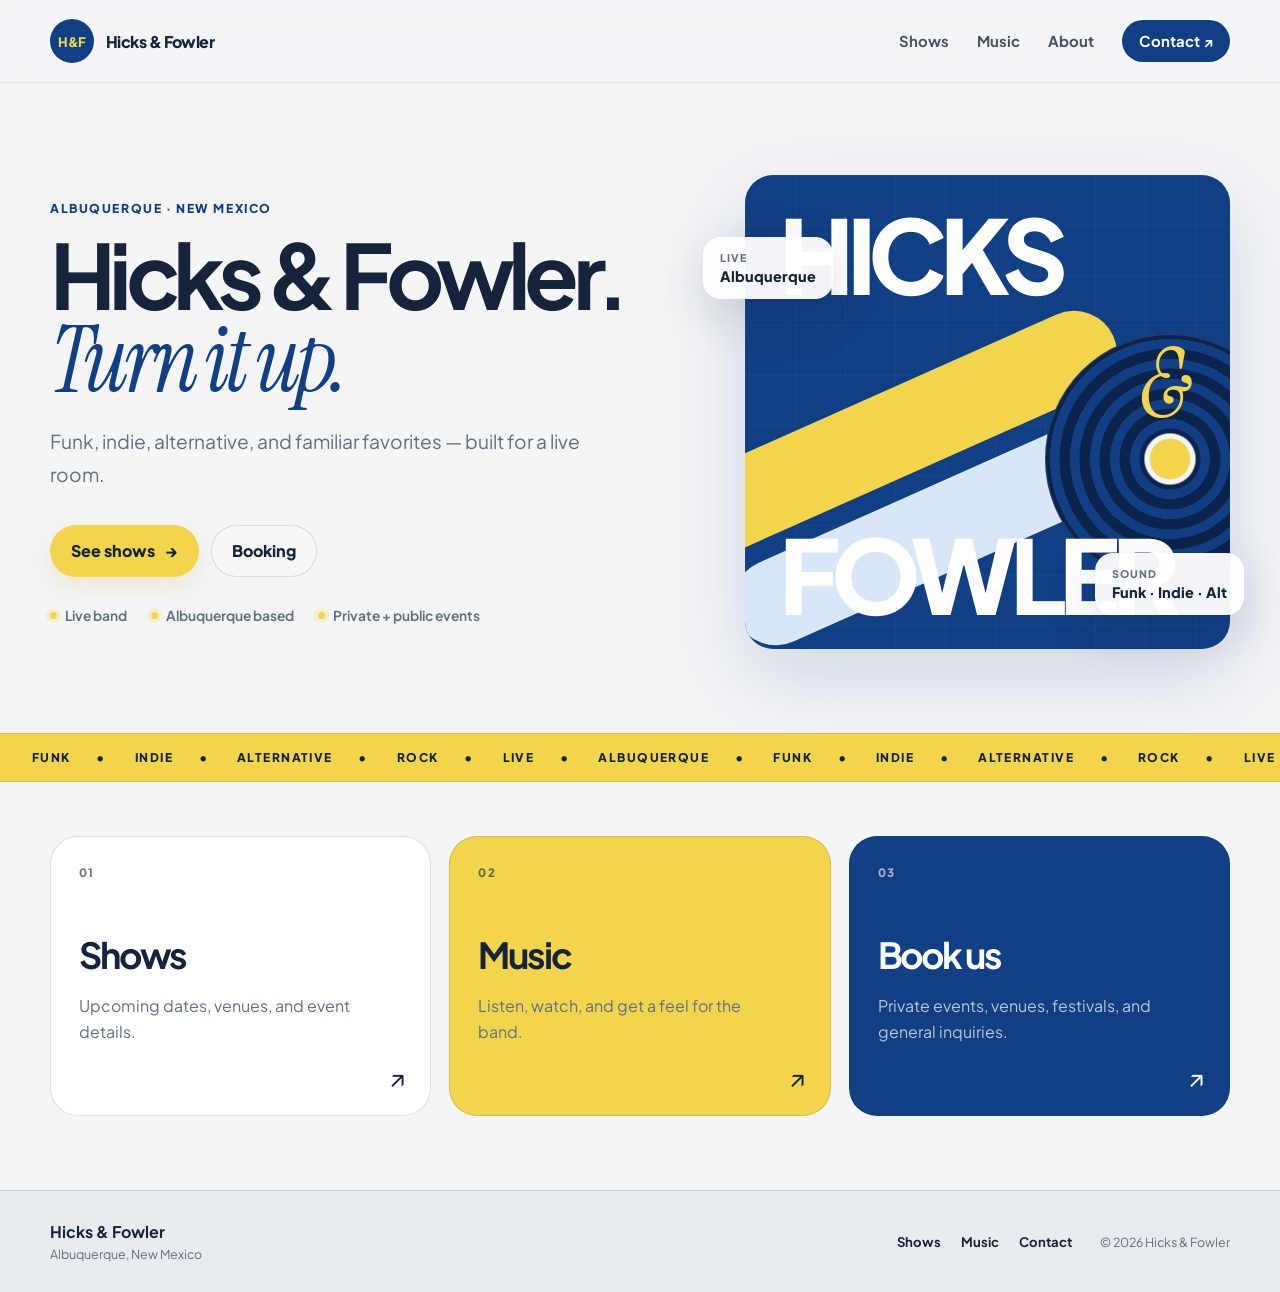
==== index.html @ 9e474546 "bundle migration" ====
<!doctype html>
<html lang="en">
<head>
  <title>Hicks &amp; Fowler | Albuquerque Live Music</title>
  <meta name="description" content="Hicks & Fowler — live music from Albuquerque, New Mexico. Shows, music, band info, and booking contact.">
  <meta charset="utf-8">
<meta name="viewport" content="width=device-width, initial-scale=1">
<meta name="theme-color" content="#113f83">
<link rel="icon" href="assets/images/favicon.svg" type="image/svg+xml">
<link rel="preconnect" href="https://fonts.googleapis.com">
<link rel="preconnect" href="https://fonts.gstatic.com" crossorigin>
<link href="https://fonts.googleapis.com/css2?family=Instrument+Serif:ital@0;1&family=Plus+Jakarta+Sans:wght@400;500;600;700;800&display=swap" rel="stylesheet">
<link rel="stylesheet" href="assets/css/styles.css">
<script defer src="assets/js/main.js"></script>

</head>
<body>
<header class="site-header">
  <div class="wrap nav">
    <a class="brand" href="index.html" aria-label="Hicks & Fowler home">
      <span class="brand-mark">H&amp;F</span>
      <span class="brand-name">Hicks &amp; Fowler</span>
    </a>

    <button class="menu-btn" type="button" aria-expanded="false" aria-controls="site-nav">
      <span></span><span></span>
      <span class="sr-only">Toggle navigation</span>
    </button>

    <nav class="nav-links" id="site-nav" aria-label="Primary navigation">
      <a href="shows.html">Shows</a>
      <a href="music.html">Music</a>
      <a href="about.html">About</a>
      <a href="contact.html" class="nav-cta">Contact <span aria-hidden="true">↗</span></a>
    </nav>
  </div>
</header>


<main>
  <section class="hero">
    <div class="wrap hero-grid">
      <div class="hero-copy">
        <p class="eyebrow">Albuquerque · New Mexico</p>
        <h1>Hicks &amp; Fowler.<br><span class="serif">Turn it up.</span></h1>
        <p class="lede">Funk, indie, alternative, and familiar favorites — built for a live room.</p>
        <div class="actions">
          <a class="btn primary" href="shows.html">See shows <span aria-hidden="true">→</span></a>
          <a class="btn ghost" href="contact.html">Booking</a>
        </div>
        <div class="quick-proof">
          <span><i></i>Live band</span>
          <span><i></i>Albuquerque based</span>
          <span><i></i>Private + public events</span>
        </div>
      </div>

      <div class="hero-art" aria-label="Abstract Hicks and Fowler graphic">
        <div class="poster">
          <span class="poster-top">HICKS</span>
          <span class="amp">&amp;</span>
          <span class="poster-bottom">FOWLER</span>
          <div class="disc" aria-hidden="true"></div>
          <div class="ribbon ribbon-a" aria-hidden="true"></div>
          <div class="ribbon ribbon-b" aria-hidden="true"></div>
        </div>
        <div class="float-note note-one"><small>Live</small>Albuquerque</div>
        <div class="float-note note-two"><small>Sound</small>Funk · Indie · Alt</div>
      </div>
    </div>
  </section>

  <div class="marquee" aria-hidden="true">
    <div class="marquee-track">
      <span>Funk</span><span>Indie</span><span>Alternative</span><span>Rock</span><span>Live</span><span>Albuquerque</span>
      <span>Funk</span><span>Indie</span><span>Alternative</span><span>Rock</span><span>Live</span><span>Albuquerque</span>
    </div>
  </div>

  <section class="home-links">
    <div class="wrap card-grid">
      <a class="feature-card" href="shows.html">
        <span class="card-num">01</span>
        <h2>Shows</h2>
        <p>Upcoming dates, venues, and event details.</p>
        <span class="arrow">↗</span>
      </a>
      <a class="feature-card accent" href="music.html">
        <span class="card-num">02</span>
        <h2>Music</h2>
        <p>Listen, watch, and get a feel for the band.</p>
        <span class="arrow">↗</span>
      </a>
      <a class="feature-card dark" href="contact.html">
        <span class="card-num">03</span>
        <h2>Book us</h2>
        <p>Private events, venues, festivals, and general inquiries.</p>
        <span class="arrow">↗</span>
      </a>
    </div>
  </section>
</main>

<footer class="site-footer">
  <div class="wrap footer-inner">
    <div>
      <strong>Hicks &amp; Fowler</strong>
      <span>Albuquerque, New Mexico</span>
    </div>
    <div class="footer-links">
      <a href="shows.html">Shows</a>
      <a href="music.html">Music</a>
      <a href="contact.html">Contact</a>
    </div>
    <small>© <span data-year></span> Hicks &amp; Fowler</small>
  </div>
</footer>

</body>
</html>
---- assets/css/styles.css ----
:root {
  --navy: #113f83;
  --navy-2: #0d2f67;
  --ink: #15243a;
  --paper: #f4f5f7;
  --paper-2: #e8ebf0;
  --white: #ffffff;
  --accent: #f2d54d;
  --gold: #d4af28;
  --sky: #d8e7f7;
  --muted: #617080;
  --line: rgba(21, 36, 58, .14);
  --shadow: 0 28px 80px rgba(17, 63, 131, .16);
  --radius: 28px;
  --max: 1180px;
}

* { box-sizing: border-box; }
html { scroll-behavior: smooth; }
body {
  margin: 0;
  color: var(--ink);
  background: var(--paper);
  font-family: "Plus Jakarta Sans", system-ui, -apple-system, BlinkMacSystemFont, "Segoe UI", sans-serif;
  -webkit-font-smoothing: antialiased;
}
a { color: inherit; text-decoration: none; }
img { max-width: 100%; display: block; }
button, input, textarea { font: inherit; }
.sr-only {
  position: absolute;
  width: 1px; height: 1px;
  padding: 0; margin: -1px;
  overflow: hidden; clip: rect(0,0,0,0);
  white-space: nowrap; border: 0;
}
.wrap {
  width: min(calc(100% - 36px), var(--max));
  margin: 0 auto;
}
.narrow { max-width: 900px; }
.serif {
  font-family: "Instrument Serif", Georgia, serif;
  font-style: italic;
  font-weight: 400;
}
.eyebrow {
  margin: 0 0 18px;
  color: var(--navy);
  text-transform: uppercase;
  letter-spacing: .13em;
  font-weight: 800;
  font-size: .76rem;
}
.lede {
  max-width: 660px;
  margin: 24px 0 0;
  color: var(--muted);
  font-size: clamp(1.05rem, 1.5vw, 1.23rem);
  line-height: 1.7;
}

.site-header {
  position: sticky;
  top: 0;
  z-index: 20;
  background: rgba(244,245,247,.88);
  border-bottom: 1px solid rgba(21,36,58,.08);
  backdrop-filter: blur(16px);
}
.nav {
  min-height: 82px;
  display: flex;
  align-items: center;
  justify-content: space-between;
  gap: 28px;
}
.brand {
  display: inline-flex;
  align-items: center;
  gap: 12px;
  font-weight: 800;
}
.brand-mark {
  width: 44px;
  height: 44px;
  display: grid;
  place-items: center;
  border-radius: 50%;
  background: var(--navy);
  color: var(--accent);
  font-size: .82rem;
  letter-spacing: -.04em;
}
.brand-name { letter-spacing: -.035em; }
.nav-links {
  display: flex;
  align-items: center;
  gap: 28px;
  font-weight: 700;
  font-size: .93rem;
}
.nav-links a:not(.nav-cta) { opacity: .78; }
.nav-links a:hover { opacity: 1; }
.nav-cta {
  padding: 12px 17px;
  border-radius: 999px;
  background: var(--navy);
  color: var(--white);
}
.menu-btn {
  display: none;
  width: 44px; height: 44px;
  border: 0; border-radius: 50%;
  background: var(--white);
  box-shadow: 0 8px 24px rgba(21,36,58,.08);
}
.menu-btn span:not(.sr-only) {
  display: block;
  width: 18px;
  height: 2px;
  margin: 4px auto;
  background: var(--ink);
}

.hero {
  min-height: 650px;
  display: grid;
  align-items: center;
  padding: 62px 0 54px;
  overflow: hidden;
}
.hero-grid {
  display: grid;
  grid-template-columns: 1.05fr .95fr;
  align-items: center;
  gap: 70px;
}
.hero h1, .page-hero h1 {
  margin: 0;
  font-size: clamp(3.3rem, 7vw, 7rem);
  line-height: .9;
  letter-spacing: -.075em;
  max-width: 760px;
}
.hero .serif, .page-hero .serif {
  color: var(--navy);
  letter-spacing: -.055em;
}
.actions {
  display: flex;
  flex-wrap: wrap;
  gap: 12px;
  margin-top: 34px;
}
.btn {
  min-height: 52px;
  padding: 0 20px;
  border-radius: 999px;
  display: inline-flex;
  align-items: center;
  justify-content: center;
  gap: 10px;
  font-weight: 800;
  border: 1px solid transparent;
}
.btn.primary {
  background: var(--accent);
  color: var(--ink);
  box-shadow: 0 10px 25px rgba(212,175,40,.18);
}
.btn.ghost { border-color: var(--line); background: rgba(255,255,255,.35); }
.btn:hover { transform: translateY(-2px); transition: transform .18s ease; }

.quick-proof {
  display: flex;
  flex-wrap: wrap;
  gap: 16px 24px;
  margin-top: 30px;
  color: var(--muted);
  font-size: .86rem;
  font-weight: 650;
}
.quick-proof span { display: inline-flex; align-items: center; gap: 8px; }
.quick-proof i {
  width: 7px; height: 7px;
  border-radius: 50%;
  background: var(--accent);
  box-shadow: 0 0 0 4px rgba(242,213,77,.22);
}

.hero-art { position: relative; min-height: 510px; }
.poster {
  position: absolute;
  inset: 18px 0 18px 42px;
  overflow: hidden;
  border-radius: var(--radius);
  background: var(--navy);
  box-shadow: var(--shadow);
  color: var(--white);
  isolation: isolate;
}
.poster::after {
  content: "";
  position: absolute;
  inset: 0;
  background:
    linear-gradient(rgba(255,255,255,.05) 1px, transparent 1px),
    linear-gradient(90deg, rgba(255,255,255,.05) 1px, transparent 1px);
  background-size: 50px 50px;
  opacity: .7;
  z-index: -3;
}
.poster-top, .poster-bottom {
  position: absolute;
  left: 34px;
  z-index: 4;
  font-weight: 800;
  letter-spacing: -.07em;
  line-height: .8;
  font-size: clamp(4.2rem, 8vw, 7.5rem);
}
.poster-top { top: 38px; }
.poster-bottom { bottom: 34px; }
.amp {
  position: absolute;
  right: 40px;
  top: 44%;
  transform: translateY(-50%);
  z-index: 5;
  font-family: "Instrument Serif", Georgia, serif;
  font-style: italic;
  font-size: 6rem;
  color: var(--accent);
}
.disc {
  position: absolute;
  width: 250px; height: 250px;
  right: -65px; bottom: 65px;
  border-radius: 50%;
  background:
    radial-gradient(circle at center, var(--accent) 0 11%, var(--paper) 12% 14%, transparent 15%),
    repeating-radial-gradient(circle at center, #0a244e 0 10px, #123f83 11px 20px);
  box-shadow: inset 0 0 0 1px rgba(255,255,255,.15);
  z-index: 1;
}
.ribbon {
  position: absolute;
  width: 500px;
  height: 86px;
  border-radius: 999px;
  transform: rotate(-24deg);
  left: -110px;
}
.ribbon-a { top: 220px; background: var(--accent); z-index: -1; }
.ribbon-b { top: 300px; left: -30px; background: var(--sky); z-index: -2; }
.float-note {
  position: absolute;
  z-index: 7;
  padding: 14px 17px;
  border-radius: 18px;
  background: rgba(255,255,255,.95);
  box-shadow: 0 16px 50px rgba(21,36,58,.15);
  font-weight: 800;
  font-size: .9rem;
}
.float-note small {
  display: block;
  margin-bottom: 3px;
  color: var(--muted);
  font-size: .66rem;
  text-transform: uppercase;
  letter-spacing: .1em;
}
.note-one { left: 0; top: 80px; }
.note-two { right: -14px; bottom: 52px; }

.marquee {
  overflow: hidden;
  background: var(--accent);
  border-block: 1px solid rgba(21,36,58,.1);
}
.marquee-track {
  display: flex;
  width: max-content;
  animation: marquee 28s linear infinite;
}
.marquee span {
  position: relative;
  padding: 16px 32px;
  text-transform: uppercase;
  font-size: .75rem;
  font-weight: 800;
  letter-spacing: .12em;
}
.marquee span::after {
  content: "•";
  position: absolute;
  right: -3px;
}
@keyframes marquee { to { transform: translateX(-50%); } }

.home-links { padding: 54px 0 74px; }
.card-grid {
  display: grid;
  grid-template-columns: repeat(3, 1fr);
  gap: 18px;
}
.feature-card {
  position: relative;
  min-height: 280px;
  padding: 28px;
  border-radius: var(--radius);
  border: 1px solid var(--line);
  background: var(--white);
  overflow: hidden;
  transition: transform .2s ease, box-shadow .2s ease;
}
.feature-card:hover {
  transform: translateY(-4px);
  box-shadow: 0 20px 60px rgba(21,36,58,.10);
}
.feature-card.accent { background: var(--accent); }
.feature-card.dark { background: var(--navy); color: var(--white); }
.card-num {
  display: block;
  margin-bottom: 52px;
  font-size: .72rem;
  font-weight: 800;
  letter-spacing: .12em;
  opacity: .62;
}
.feature-card h2 {
  margin: 0;
  font-size: 2.25rem;
  letter-spacing: -.06em;
}
.feature-card p {
  max-width: 280px;
  color: var(--muted);
  line-height: 1.65;
}
.feature-card.dark p { color: rgba(255,255,255,.7); }
.arrow {
  position: absolute;
  right: 24px;
  bottom: 22px;
  font-size: 1.6rem;
}

.subpage { min-height: calc(100vh - 210px); }
.page-hero { padding: 92px 0 34px; }
.compact-section { padding: 20px 0 78px; }
.empty-state {
  padding: 42px;
  border-radius: var(--radius);
  background: var(--white);
  border: 1px solid var(--line);
}
.empty-state h2 {
  margin: 16px 0 8px;
  font-size: clamp(2rem, 5vw, 3.6rem);
  letter-spacing: -.06em;
}
.empty-state p { margin: 0 0 24px; color: var(--muted); }
.pill {
  display: inline-flex;
  padding: 8px 11px;
  border-radius: 999px;
  background: var(--sky);
  color: var(--navy);
  font-size: .72rem;
  font-weight: 800;
  text-transform: uppercase;
  letter-spacing: .09em;
}
.link-stack { display: grid; gap: 12px; }
.big-link {
  min-height: 112px;
  padding: 24px 28px;
  border-radius: 22px;
  background: var(--white);
  border: 1px solid var(--line);
  display: flex;
  align-items: center;
  justify-content: space-between;
  gap: 24px;
}
.big-link span { font-weight: 800; font-size: 1.25rem; }
.big-link small {
  display: block;
  margin-bottom: 6px;
  color: var(--muted);
  font-size: .68rem;
  text-transform: uppercase;
  letter-spacing: .11em;
}
.big-link b {
  font-size: .72rem;
  color: var(--navy);
  letter-spacing: .08em;
}
.disabled-link { cursor: default; }
.split-copy {
  display: grid;
  grid-template-columns: .85fr 1.15fr;
  gap: 26px;
  align-items: stretch;
}
.quote-card {
  min-height: 260px;
  padding: 34px;
  display: flex;
  align-items: flex-end;
  border-radius: var(--radius);
  background: var(--navy);
  color: var(--accent);
}
.quote-card p {
  margin: 0;
  font-family: "Instrument Serif", Georgia, serif;
  font-style: italic;
  font-size: clamp(2.2rem, 5vw, 4.5rem);
  line-height: .95;
}
.split-copy > div:last-child {
  padding: 32px;
  border-radius: var(--radius);
  background: var(--white);
  border: 1px solid var(--line);
}
.split-copy h2 {
  margin-top: 0;
  font-size: 2rem;
  letter-spacing: -.05em;
}
.split-copy p { color: var(--muted); line-height: 1.75; }
.text-link { color: var(--navy); font-weight: 800; }

.contact-panel {
  display: grid;
  grid-template-columns: 1fr 1fr;
  border: 1px solid var(--line);
  border-radius: var(--radius);
  overflow: hidden;
  background: var(--white);
}
.contact-panel > div {
  min-height: 170px;
  padding: 30px;
  display: flex;
  flex-direction: column;
  justify-content: space-between;
}
.contact-panel > div + div { border-left: 1px solid var(--line); }
.contact-panel small {
  color: var(--muted);
  text-transform: uppercase;
  letter-spacing: .1em;
  font-weight: 800;
  font-size: .68rem;
}
.contact-panel strong {
  font-size: clamp(1.35rem, 3vw, 2.2rem);
  letter-spacing: -.05em;
}
.microcopy { color: var(--muted); font-size: .82rem; line-height: 1.6; }

.site-footer {
  padding: 30px 0;
  border-top: 1px solid var(--line);
  background: var(--paper-2);
}
.footer-inner {
  display: grid;
  grid-template-columns: 1fr auto auto;
  align-items: center;
  gap: 28px;
}
.footer-inner > div:first-child { display: grid; gap: 4px; }
.footer-inner span, .footer-inner small { color: var(--muted); font-size: .78rem; }
.footer-links { display: flex; gap: 20px; font-size: .82rem; font-weight: 700; }

@media (prefers-reduced-motion: reduce) {
  *, *::before, *::after { scroll-behavior: auto !important; animation: none !important; transition: none !important; }
}

@media (max-width: 820px) {
  .nav { min-height: 72px; }
  .menu-btn { display: block; }
  .nav-links {
    position: absolute;
    top: 72px;
    left: 18px;
    right: 18px;
    padding: 18px;
    display: none;
    flex-direction: column;
    align-items: stretch;
    gap: 6px;
    border: 1px solid var(--line);
    border-radius: 20px;
    background: rgba(255,255,255,.98);
    box-shadow: 0 20px 60px rgba(21,36,58,.15);
  }
  .nav-links.open { display: flex; }
  .nav-links a { padding: 12px; }
  .nav-cta { text-align: center; }
  .hero { min-height: auto; padding-top: 50px; }
  .hero-grid { grid-template-columns: 1fr; gap: 34px; }
  .hero-art { min-height: 420px; }
  .poster { inset: 0 10px 0 10px; }
  .note-one { left: -2px; top: 28px; }
  .note-two { right: 0; bottom: 24px; }
  .card-grid { grid-template-columns: 1fr; }
  .feature-card { min-height: 220px; }
  .split-copy { grid-template-columns: 1fr; }
  .contact-panel { grid-template-columns: 1fr; }
  .contact-panel > div + div { border-left: 0; border-top: 1px solid var(--line); }
  .footer-inner { grid-template-columns: 1fr; }
}

@media (max-width: 520px) {
  .wrap { width: min(calc(100% - 24px), var(--max)); }
  .hero h1, .page-hero h1 { font-size: clamp(3.15rem, 16vw, 5rem); }
  .hero-art { min-height: 360px; }
  .poster-top, .poster-bottom { left: 24px; font-size: 3.8rem; }
  .poster-top { top: 30px; }
  .poster-bottom { bottom: 28px; }
  .amp { right: 25px; font-size: 4.5rem; }
  .disc { width: 190px; height: 190px; right: -50px; bottom: 72px; }
  .float-note { font-size: .76rem; }
  .page-hero { padding-top: 70px; }
  .empty-state { padding: 28px; }
}
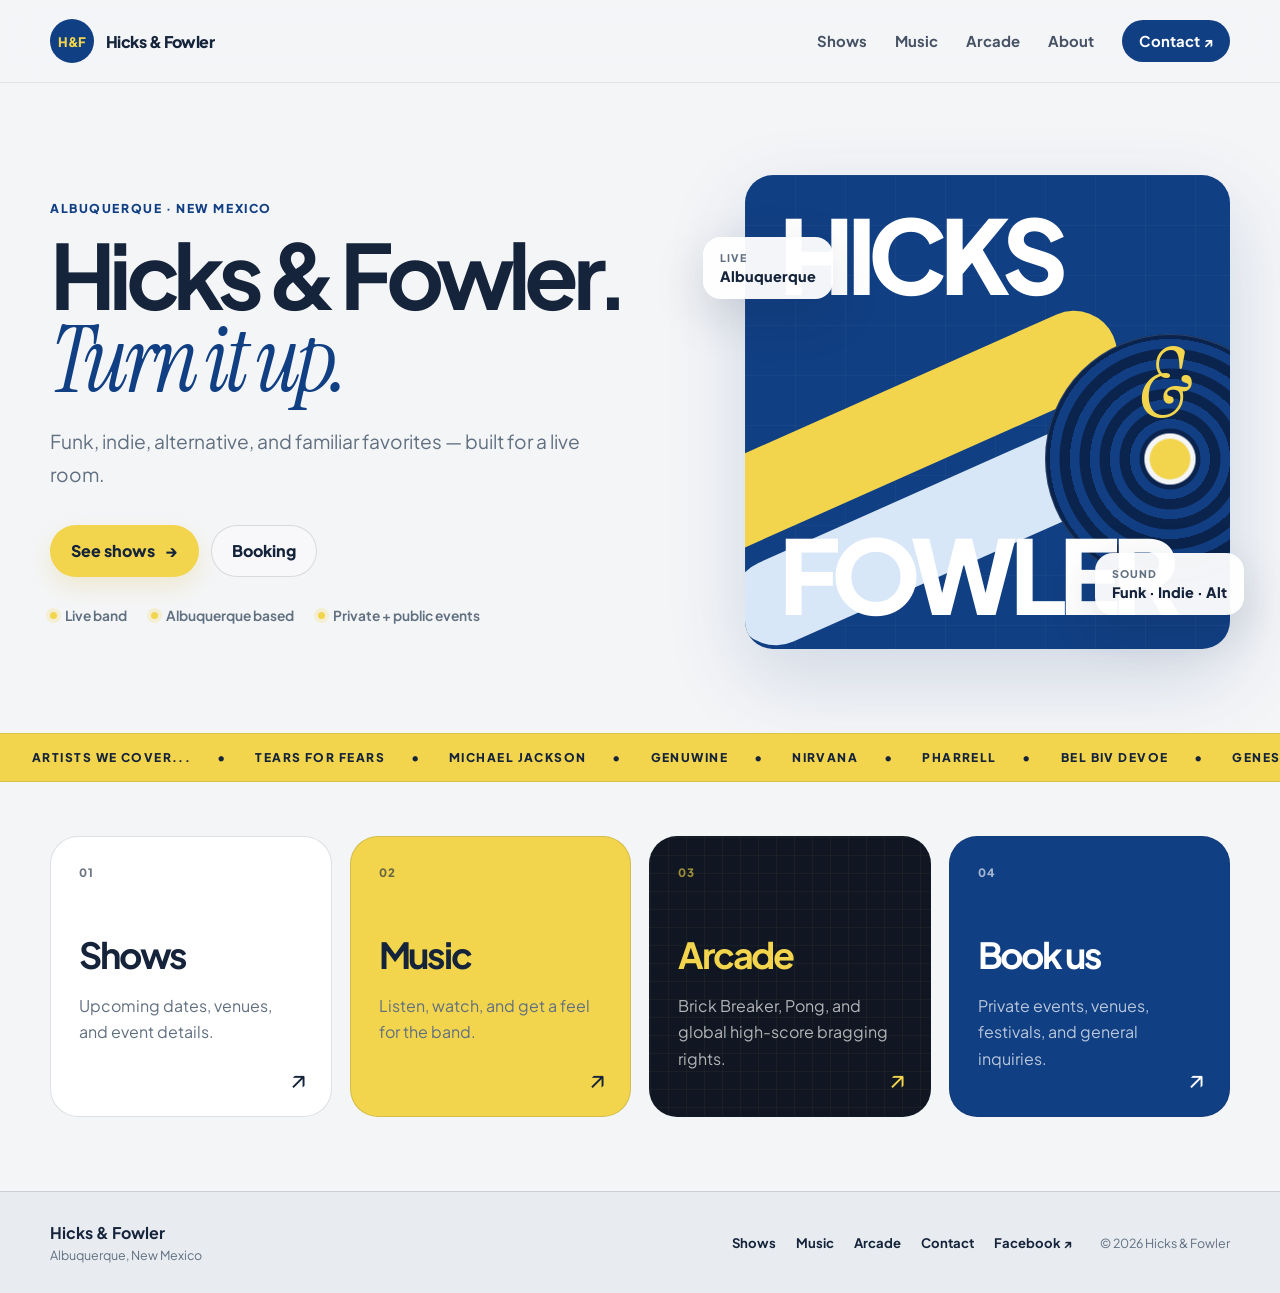
==== commit dcf7851b: "Add Hicks and Fowler arcade and global leaderboards" ====
--- a/index.html
+++ b/index.html
@@ -1,120 +1,225 @@
 <!doctype html>
 <html lang="en">
-<head>
-  <title>Hicks &amp; Fowler | Albuquerque Live Music</title>
-  <meta name="description" content="Hicks & Fowler — live music from Albuquerque, New Mexico. Shows, music, band info, and booking contact.">
-  <meta charset="utf-8">
-<meta name="viewport" content="width=device-width, initial-scale=1">
-<meta name="theme-color" content="#113f83">
-<link rel="icon" href="assets/images/favicon.svg" type="image/svg+xml">
-<link rel="preconnect" href="https://fonts.googleapis.com">
-<link rel="preconnect" href="https://fonts.gstatic.com" crossorigin>
-<link href="https://fonts.googleapis.com/css2?family=Instrument+Serif:ital@0;1&family=Plus+Jakarta+Sans:wght@400;500;600;700;800&display=swap" rel="stylesheet">
-<link rel="stylesheet" href="assets/css/styles.css">
-<script defer src="assets/js/main.js"></script>
-
-</head>
-<body>
-<header class="site-header">
-  <div class="wrap nav">
-    <a class="brand" href="index.html" aria-label="Hicks & Fowler home">
-      <span class="brand-mark">H&amp;F</span>
-      <span class="brand-name">Hicks &amp; Fowler</span>
-    </a>
-
-    <button class="menu-btn" type="button" aria-expanded="false" aria-controls="site-nav">
-      <span></span><span></span>
-      <span class="sr-only">Toggle navigation</span>
-    </button>
-
-    <nav class="nav-links" id="site-nav" aria-label="Primary navigation">
-      <a href="shows.html">Shows</a>
-      <a href="music.html">Music</a>
-      <a href="about.html">About</a>
-      <a href="contact.html" class="nav-cta">Contact <span aria-hidden="true">↗</span></a>
-    </nav>
-  </div>
-</header>
-
-
-<main>
-  <section class="hero">
-    <div class="wrap hero-grid">
-      <div class="hero-copy">
-        <p class="eyebrow">Albuquerque · New Mexico</p>
-        <h1>Hicks &amp; Fowler.<br><span class="serif">Turn it up.</span></h1>
-        <p class="lede">Funk, indie, alternative, and familiar favorites — built for a live room.</p>
-        <div class="actions">
-          <a class="btn primary" href="shows.html">See shows <span aria-hidden="true">→</span></a>
-          <a class="btn ghost" href="contact.html">Booking</a>
-        </div>
-        <div class="quick-proof">
-          <span><i></i>Live band</span>
-          <span><i></i>Albuquerque based</span>
-          <span><i></i>Private + public events</span>
-        </div>
+  <head>
+    <title>Hicks &amp; Fowler | Albuquerque Live Music</title>
+    <meta
+      name="description"
+      content="Hicks & Fowler — live music from Albuquerque, New Mexico. Shows, music, band info, and booking contact."
+    />
+    <meta charset="utf-8" />
+    <meta name="viewport" content="width=device-width, initial-scale=1" />
+    <meta name="theme-color" content="#113f83" />
+    <link rel="icon" href="assets/images/favicon.svg" type="image/svg+xml" />
+    <link rel="preconnect" href="https://fonts.googleapis.com" />
+    <link rel="preconnect" href="https://fonts.gstatic.com" crossorigin />
+    <link
+      href="https://fonts.googleapis.com/css2?family=Instrument+Serif:ital@0;1&family=Plus+Jakarta+Sans:wght@400;500;600;700;800&display=swap"
+      rel="stylesheet"
+    />
+    <link rel="stylesheet" href="assets/css/styles.css" />
+    <script defer src="assets/js/main.js"></script>
+  </head>
+  <body>
+    <header class="site-header">
+      <div class="wrap nav">
+        <a class="brand" href="index.html" aria-label="Hicks & Fowler home">
+          <span class="brand-mark">H&amp;F</span>
+          <span class="brand-name">Hicks &amp; Fowler</span>
+        </a>
+
+        <button
+          class="menu-btn"
+          type="button"
+          aria-expanded="false"
+          aria-controls="site-nav"
+        >
+          <span></span><span></span>
+          <span class="sr-only">Toggle navigation</span>
+        </button>
+
+        <nav class="nav-links" id="site-nav" aria-label="Primary navigation">
+          <a href="shows.html">Shows</a>
+          <a href="music.html">Music</a>
+          <a href="arcade.html">Arcade</a>
+          <a href="about.html">About</a>
+          <a href="contact.html" class="nav-cta"
+            >Contact <span aria-hidden="true">↗</span></a
+          >
+        </nav>
       </div>
-
-      <div class="hero-art" aria-label="Abstract Hicks and Fowler graphic">
-        <div class="poster">
-          <span class="poster-top">HICKS</span>
-          <span class="amp">&amp;</span>
-          <span class="poster-bottom">FOWLER</span>
-          <div class="disc" aria-hidden="true"></div>
-          <div class="ribbon ribbon-a" aria-hidden="true"></div>
-          <div class="ribbon ribbon-b" aria-hidden="true"></div>
-        </div>
-        <div class="float-note note-one"><small>Live</small>Albuquerque</div>
-        <div class="float-note note-two"><small>Sound</small>Funk · Indie · Alt</div>
+    </header>
+
+    <main>
+      <section class="hero">
+        <div class="wrap hero-grid">
+          <div class="hero-copy">
+            <p class="eyebrow">Albuquerque · New Mexico</p>
+            <h1>
+              Hicks &amp; Fowler.<br /><span class="serif">Turn it up.</span>
+            </h1>
+            <p class="lede">
+              Funk, indie, alternative, and familiar favorites — built for a
+              live room.
+            </p>
+            <div class="actions">
+              <a class="btn primary" href="shows.html"
+                >See shows <span aria-hidden="true">→</span></a
+              >
+              <a class="btn ghost" href="contact.html">Booking</a>
+            </div>
+            <div class="quick-proof">
+              <span><i></i>Live band</span>
+              <span><i></i>Albuquerque based</span>
+              <span><i></i>Private + public events</span>
+            </div>
+          </div>
+
+          <div class="hero-art" aria-label="Abstract Hicks and Fowler graphic">
+            <div class="poster">
+              <span class="poster-top">HICKS</span>
+              <span class="amp">&amp;</span>
+              <span class="poster-bottom">FOWLER</span>
+              <div class="disc" aria-hidden="true"></div>
+              <div class="ribbon ribbon-a" aria-hidden="true"></div>
+              <div class="ribbon ribbon-b" aria-hidden="true"></div>
+            </div>
+            <div class="float-note note-one">
+              <small>Live</small>Albuquerque
+            </div>
+            <div class="float-note note-two">
+              <small>Sound</small>Funk · Indie · Alt
+            </div>
+          </div>
+        </div>
+      </section>
+
+      <div class="marquee" aria-hidden="true">
+        <div class="marquee-track">
+          <span>Artists we cover...</span><span>Tears For Fears</span
+          ><span>Michael Jackson</span><span>Genuwine</span><span>Nirvana</span
+          ><span>Pharrell</span><span>Bel Biv Devoe</span><span>Genesis</span
+          ><span>Bruno Mars</span><span>Mayer Hawthorne</span
+          ><span>Black Keys</span><span>Sade</span><span>Soul For Real</span
+          ><span>Chris Stapleton</span><span>311</span><span>David Bowie</span
+          ><span>Maroon 5</span><span>Weezer</span><span>Anderson Paak</span
+          ><span>Rick James</span><span>Blood Orange</span><span>Green Day</span
+          ><span>John Mayer</span><span>Incubus</span><span>Pet Shop Boys</span
+          ><span>Maxwell</span><span>Commodores</span><span>Tom Petty</span
+          ><span>Stone Temple Pilots</span><span>Cake</span
+          ><span>Walk The Moon</span><span>Phil Collins</span
+          ><span>Sublime</span><span>Wham!</span><span>Brooks &amp; Dunn</span
+          ><span>Garth Brooks</span><span>The System</span
+          ><span>George Michael</span><span>Lenny Kravitz</span
+          ><span>Al Green</span><span>Foo Fighters</span
+          ><span>Crowded House</span><span>Kool &amp; The Gang</span
+          ><span>Prince</span><span>Childish Gambino</span
+          ><span>Rick Springfield</span><span>Santana</span
+          ><span>HOMESHAKE</span><span>The Killers</span
+          ><span>Collective Soul</span><span>Montell Jordan</span
+          ><span>The Police</span><span>White Stripes</span
+          ><span>Jimmy Eat World</span><span>Tame Impala</span
+          ><span>NxWorries</span><span>Daniel Caesar</span><span>Seal</span
+          ><span>Queens Of The Stoneage</span><span>Fountains Of Wayne</span
+          ><span>Grizzly Bear</span><span>Bill Withers</span
+          ><span>The Outfield</span><span>The 1975</span
+          ><span>Free Nationals</span><span>Van Morrison</span><span>DNCE</span
+          ><span>Gnarls Barkley</span><span>Journey</span
+          ><span>Kraak &amp; Smaak</span><span>Fleetwood Mac</span
+          ><span>Midland</span><span>The Weeknd</span
+          ><span>Portgual The Man</span><span>Beastie Boys</span
+          ><span>Daft Punk</span><span>Mark Ronson</span><span>Bread</span
+          ><span>Blackstreet</span><span>Frank Ocean</span
+          ><span>Earth, Wind, &amp; Fire</span><span>Marcy Playground</span
+          ><span>N.E.R.D.</span> <span>Artists we cover...</span
+          ><span>Tears For Fears</span><span>Michael Jackson</span
+          ><span>Genuwine</span><span>Nirvana</span><span>Pharrell</span
+          ><span>Bel Biv Devoe</span><span>Genesis</span><span>Bruno Mars</span
+          ><span>Mayer Hawthorne</span><span>Black Keys</span><span>Sade</span
+          ><span>Soul For Real</span><span>Chris Stapleton</span><span>311</span
+          ><span>David Bowie</span><span>Maroon 5</span><span>Weezer</span
+          ><span>Anderson Paak</span><span>Rick James</span
+          ><span>Blood Orange</span><span>Green Day</span><span>John Mayer</span
+          ><span>Incubus</span><span>Pet Shop Boys</span><span>Maxwell</span
+          ><span>Commodores</span><span>Tom Petty</span
+          ><span>Stone Temple Pilots</span><span>Cake</span
+          ><span>Walk The Moon</span><span>Phil Collins</span
+          ><span>Sublime</span><span>Wham!</span><span>Brooks &amp; Dunn</span
+          ><span>Garth Brooks</span><span>The System</span
+          ><span>George Michael</span><span>Lenny Kravitz</span
+          ><span>Al Green</span><span>Foo Fighters</span
+          ><span>Crowded House</span><span>Kool &amp; The Gang</span
+          ><span>Prince</span><span>Childish Gambino</span
+          ><span>Rick Springfield</span><span>Santana</span
+          ><span>HOMESHAKE</span><span>The Killers</span
+          ><span>Collective Soul</span><span>Montell Jordan</span
+          ><span>The Police</span><span>White Stripes</span
+          ><span>Jimmy Eat World</span><span>Tame Impala</span
+          ><span>NxWorries</span><span>Daniel Caesar</span><span>Seal</span
+          ><span>Queens Of The Stoneage</span><span>Fountains Of Wayne</span
+          ><span>Grizzly Bear</span><span>Bill Withers</span
+          ><span>The Outfield</span><span>The 1975</span
+          ><span>Free Nationals</span><span>Van Morrison</span><span>DNCE</span
+          ><span>Gnarls Barkley</span><span>Journey</span
+          ><span>Kraak &amp; Smaak</span><span>Fleetwood Mac</span
+          ><span>Midland</span><span>The Weeknd</span
+          ><span>Portgual The Man</span><span>Beastie Boys</span
+          ><span>Daft Punk</span><span>Mark Ronson</span><span>Bread</span
+          ><span>Blackstreet</span><span>Frank Ocean</span
+          ><span>Earth, Wind, &amp; Fire</span><span>Marcy Playground</span
+          ><span>N.E.R.D.</span>
+        </div>
       </div>
-    </div>
-  </section>
-
-  <div class="marquee" aria-hidden="true">
-    <div class="marquee-track">
-      <span>Funk</span><span>Indie</span><span>Alternative</span><span>Rock</span><span>Live</span><span>Albuquerque</span>
-      <span>Funk</span><span>Indie</span><span>Alternative</span><span>Rock</span><span>Live</span><span>Albuquerque</span>
-    </div>
-  </div>
-
-  <section class="home-links">
-    <div class="wrap card-grid">
-      <a class="feature-card" href="shows.html">
-        <span class="card-num">01</span>
-        <h2>Shows</h2>
-        <p>Upcoming dates, venues, and event details.</p>
-        <span class="arrow">↗</span>
-      </a>
-      <a class="feature-card accent" href="music.html">
-        <span class="card-num">02</span>
-        <h2>Music</h2>
-        <p>Listen, watch, and get a feel for the band.</p>
-        <span class="arrow">↗</span>
-      </a>
-      <a class="feature-card dark" href="contact.html">
-        <span class="card-num">03</span>
-        <h2>Book us</h2>
-        <p>Private events, venues, festivals, and general inquiries.</p>
-        <span class="arrow">↗</span>
-      </a>
-    </div>
-  </section>
-</main>
-
-<footer class="site-footer">
-  <div class="wrap footer-inner">
-    <div>
-      <strong>Hicks &amp; Fowler</strong>
-      <span>Albuquerque, New Mexico</span>
-    </div>
-    <div class="footer-links">
-      <a href="shows.html">Shows</a>
-      <a href="music.html">Music</a>
-      <a href="contact.html">Contact</a>
-    </div>
-    <small>© <span data-year></span> Hicks &amp; Fowler</small>
-  </div>
-</footer>
-
-</body>
+
+      <section class="home-links">
+        <div class="wrap card-grid">
+          <a class="feature-card" href="shows.html">
+            <span class="card-num">01</span>
+            <h2>Shows</h2>
+            <p>Upcoming dates, venues, and event details.</p>
+            <span class="arrow">↗</span>
+          </a>
+          <a class="feature-card accent" href="music.html">
+            <span class="card-num">02</span>
+            <h2>Music</h2>
+            <p>Listen, watch, and get a feel for the band.</p>
+            <span class="arrow">↗</span>
+          </a>
+          <a class="feature-card arcade-card" href="arcade.html">
+            <span class="card-num">03</span>
+            <h2>Arcade</h2>
+            <p>Brick Breaker, Pong, and global high-score bragging rights.</p>
+            <span class="arrow">↗</span>
+          </a>
+          <a class="feature-card dark" href="contact.html">
+            <span class="card-num">04</span>
+            <h2>Book us</h2>
+            <p>Private events, venues, festivals, and general inquiries.</p>
+            <span class="arrow">↗</span>
+          </a>
+        </div>
+      </section>
+    </main>
+
+    <footer class="site-footer">
+      <div class="wrap footer-inner">
+        <div>
+          <strong>Hicks &amp; Fowler</strong>
+          <span>Albuquerque, New Mexico</span>
+        </div>
+        <div class="footer-links">
+          <a href="shows.html">Shows</a>
+          <a href="music.html">Music</a>
+          <a href="arcade.html">Arcade</a>
+          <a href="contact.html">Contact</a>
+          <a
+            href="https://www.facebook.com/hicksphillyfowler"
+            target="_blank"
+            rel="noopener"
+            >Facebook ↗</a
+          >
+        </div>
+        <small>© <span data-year></span> Hicks &amp; Fowler</small>
+      </div>
+    </footer>
+  </body>
 </html>
--- a/assets/css/styles.css
+++ b/assets/css/styles.css
@@ -284,7 +284,7 @@
 .marquee-track {
   display: flex;
   width: max-content;
-  animation: marquee 28s linear infinite;
+  animation: marquee 500s linear infinite;
 }
 .marquee span {
   position: relative;
@@ -304,7 +304,7 @@
 .home-links { padding: 54px 0 74px; }
 .card-grid {
   display: grid;
-  grid-template-columns: repeat(3, 1fr);
+  grid-template-columns: repeat(4, 1fr);
   gap: 18px;
 }
 .feature-card {
@@ -534,3 +534,382 @@
   .page-hero { padding-top: 70px; }
   .empty-state { padding: 28px; }
 }
+
+
+/* About page */
+.about-hero { padding-bottom: 24px; }
+.about-section { padding-top: 4px; }
+.bio-card {
+  position: relative;
+  padding: 42px 44px 28px;
+  border-radius: var(--radius);
+  background: var(--white);
+  border: 1px solid var(--line);
+  box-shadow: 0 22px 70px rgba(21,36,58,.08);
+  overflow: hidden;
+}
+.bio-card::before {
+  content: "";
+  position: absolute;
+  width: 220px;
+  height: 220px;
+  top: -110px;
+  right: -85px;
+  border-radius: 50%;
+  background: var(--accent);
+  opacity: .95;
+}
+.bio-stamp {
+  position: relative;
+  z-index: 1;
+  display: inline-flex;
+  align-items: baseline;
+  gap: 10px;
+  margin-bottom: 24px;
+  color: var(--navy);
+}
+.bio-stamp span {
+  font-size: 1.3rem;
+  font-weight: 800;
+  letter-spacing: -.05em;
+}
+.bio-stamp small {
+  padding: 6px 9px;
+  border-radius: 999px;
+  background: var(--sky);
+  font-size: .62rem;
+  font-weight: 800;
+  letter-spacing: .1em;
+}
+.bio-copy {
+  position: relative;
+  z-index: 1;
+  columns: 2;
+  column-gap: 46px;
+}
+.bio-copy p {
+  break-inside: avoid;
+  margin: 0 0 20px;
+  color: var(--ink);
+  font-size: 1rem;
+  line-height: 1.78;
+}
+.bio-copy p:first-child::first-letter {
+  float: left;
+  margin: 8px 7px 0 0;
+  color: var(--navy);
+  font-family: "Instrument Serif", Georgia, serif;
+  font-size: 4rem;
+  font-style: italic;
+  line-height: .68;
+}
+.bio-foot {
+  position: relative;
+  z-index: 1;
+  margin-top: 14px;
+  padding-top: 20px;
+  border-top: 1px solid var(--line);
+  display: flex;
+  justify-content: space-between;
+  gap: 18px;
+  color: var(--muted);
+  font-size: .76rem;
+  font-weight: 700;
+}
+.bio-foot a {
+  color: var(--navy);
+}
+
+@media (max-width: 700px) {
+  .bio-card { padding: 30px 26px 24px; }
+  .bio-copy { columns: 1; }
+  .bio-foot { flex-direction: column; }
+}
+
+
+/* About page archival image */
+.bio-image {
+  position: relative;
+  z-index: 1;
+  margin: 0 0 30px;
+}
+.bio-image img {
+  display: block;
+  width: 100%;
+  height: auto;
+  aspect-ratio: 1586 / 992;
+  object-fit: cover;
+  border-radius: 20px;
+  border: 1px solid var(--line);
+  box-shadow: 0 18px 50px rgba(21,36,58,.10);
+}
+.bio-image figcaption {
+  margin-top: 9px;
+  color: var(--muted);
+  font-size: .72rem;
+  font-weight: 700;
+  letter-spacing: .02em;
+}
+
+@media (max-width: 700px) {
+  .bio-image { margin-bottom: 24px; }
+  .bio-image img { border-radius: 16px; }
+}
+
+
+/* H&F Arcade */
+.arcade-card {
+  background: #101722;
+  color: var(--accent);
+  background-image:
+    linear-gradient(rgba(242,213,77,.045) 1px, transparent 1px),
+    linear-gradient(90deg, rgba(242,213,77,.045) 1px, transparent 1px);
+  background-size: 18px 18px;
+}
+.arcade-card p { color: rgba(255,255,255,.68); }
+.arcade-page { background: #0b111a; color: #f7f0dc; }
+.arcade-hero { padding-bottom: 34px; }
+.arcade-hero .eyebrow { color: var(--accent); }
+.arcade-hero .serif { color: var(--accent); }
+.arcade-hero .lede { color: rgba(247,240,220,.68); }
+.arcade-section { padding: 0 0 76px; }
+.arcade-switcher {
+  width: fit-content;
+  max-width: 100%;
+  margin: 0 auto 20px;
+  padding: 5px;
+  display: flex;
+  gap: 5px;
+  border: 1px solid rgba(242,213,77,.26);
+  border-radius: 999px;
+  background: rgba(255,255,255,.04);
+}
+.arcade-tab {
+  min-height: 44px;
+  padding: 0 18px;
+  border: 0;
+  border-radius: 999px;
+  background: transparent;
+  color: rgba(247,240,220,.62);
+  font-family: "DM Mono", monospace;
+  font-weight: 500;
+  cursor: pointer;
+}
+.arcade-tab.is-active {
+  background: var(--accent);
+  color: #101722;
+}
+.arcade-tab:focus-visible,
+.pixel-btn:focus-visible,
+.mini-control:focus-visible,
+.initials-form input:focus-visible,
+#brick-canvas:focus-visible,
+#pong-canvas:focus-visible {
+  outline: 3px solid var(--accent);
+  outline-offset: 3px;
+}
+.game-panel[hidden] { display: none !important; }
+.game-layout {
+  display: grid;
+  grid-template-columns: minmax(0, 1fr) 260px;
+  gap: 18px;
+  align-items: start;
+}
+.game-cabinet,
+.scoreboard,
+.high-score-entry {
+  border: 1px solid rgba(242,213,77,.24);
+  background: #111a26;
+  box-shadow: 0 28px 80px rgba(0,0,0,.28);
+}
+.game-cabinet {
+  padding: 18px;
+  border-radius: 26px;
+}
+.cabinet-topline {
+  min-height: 60px;
+  padding: 2px 4px 14px;
+  display: flex;
+  align-items: flex-end;
+  justify-content: space-between;
+  gap: 18px;
+  font-family: "DM Mono", monospace;
+}
+.cabinet-topline > div:first-child { display: grid; gap: 4px; }
+.cabinet-topline small,
+.scoreboard-head span {
+  color: var(--accent);
+  font-size: .64rem;
+  letter-spacing: .13em;
+}
+.cabinet-topline strong { font-size: 1rem; letter-spacing: .08em; }
+.game-stats { display: flex; flex-wrap: wrap; justify-content: flex-end; gap: 12px 20px; }
+.game-stats span { color: rgba(247,240,220,.55); font-size: .66rem; letter-spacing: .06em; }
+.game-stats b { color: #fff; font-weight: 500; }
+.screen-shell {
+  position: relative;
+  overflow: hidden;
+  border: 1px solid rgba(242,213,77,.28);
+  border-radius: 17px;
+  background: #05090d;
+}
+.screen-shell::after {
+  content: "";
+  position: absolute;
+  inset: 0;
+  z-index: 3;
+  pointer-events: none;
+  background: repeating-linear-gradient(to bottom, rgba(255,255,255,.025) 0 1px, transparent 1px 4px);
+  mix-blend-mode: screen;
+}
+#brick-canvas,
+#pong-canvas {
+  width: 100%;
+  height: auto;
+  display: block;
+  aspect-ratio: 760 / 520;
+  background: #05090d;
+  touch-action: none;
+  cursor: crosshair;
+}
+.screen-overlay {
+  position: absolute;
+  inset: 0;
+  z-index: 4;
+  padding: 26px;
+  display: flex;
+  flex-direction: column;
+  align-items: center;
+  justify-content: center;
+  gap: 12px;
+  text-align: center;
+  background: rgba(5,9,13,.82);
+  backdrop-filter: blur(4px);
+  font-family: "DM Mono", monospace;
+}
+.screen-overlay[hidden] { display: none; }
+.screen-overlay strong {
+  color: var(--accent);
+  font-size: clamp(1.4rem, 4vw, 2.8rem);
+  letter-spacing: .08em;
+}
+.screen-overlay span { max-width: 420px; color: rgba(247,240,220,.72); font-size: .8rem; line-height: 1.6; }
+.pixel-btn,
+.mini-control {
+  border: 1px solid rgba(242,213,77,.5);
+  font-family: "DM Mono", monospace;
+  font-weight: 500;
+  cursor: pointer;
+}
+.pixel-btn {
+  min-height: 46px;
+  padding: 0 18px;
+  margin-top: 8px;
+  background: var(--accent);
+  color: #101722;
+  box-shadow: 4px 4px 0 #725f07;
+}
+.pixel-btn:active { transform: translate(2px,2px); box-shadow: 2px 2px 0 #725f07; }
+.cabinet-controls {
+  padding: 14px 4px 0;
+  display: flex;
+  align-items: center;
+  justify-content: space-between;
+  gap: 14px;
+  color: rgba(247,240,220,.5);
+  font-family: "DM Mono", monospace;
+  font-size: .62rem;
+  letter-spacing: .04em;
+}
+.cabinet-controls > div { display: flex; gap: 7px; }
+.mini-control {
+  min-height: 36px;
+  padding: 0 10px;
+  border-radius: 6px;
+  background: transparent;
+  color: rgba(247,240,220,.78);
+}
+.mini-control:hover { color: var(--accent); border-color: var(--accent); }
+.scoreboard {
+  min-height: 354px;
+  padding: 24px 22px;
+  border-radius: 22px;
+  font-family: "DM Mono", monospace;
+}
+.scoreboard-head { padding-bottom: 18px; border-bottom: 1px dashed rgba(242,213,77,.24); }
+.scoreboard-head h2 { margin: 6px 0 0; color: #fff; font-size: 2rem; letter-spacing: -.06em; }
+.score-list { margin: 0; padding: 13px 0 0; list-style: none; counter-reset: scores; }
+.score-list li {
+  min-height: 58px;
+  display: grid;
+  grid-template-columns: 28px 1fr auto;
+  align-items: center;
+  gap: 10px;
+  border-bottom: 1px solid rgba(255,255,255,.07);
+}
+.score-list li > span { color: rgba(247,240,220,.34); font-size: .7rem; }
+.score-list li > b { color: var(--accent); letter-spacing: .12em; font-weight: 500; }
+.score-list li > strong { color: #fff; font-weight: 500; font-size: .88rem; }
+.score-status { min-height: 34px; margin: 15px 0 0; color: rgba(247,240,220,.6); font-size: .66rem; line-height: 1.5; }
+.score-footnote { margin: 12px 0 0; color: rgba(247,240,220,.3); font-size: .55rem; line-height: 1.5; }
+.high-score-entry {
+  max-width: 760px;
+  margin: 20px auto 0;
+  padding: 24px;
+  border-radius: 22px;
+  display: grid;
+  grid-template-columns: .8fr 1.2fr;
+  gap: 28px;
+  align-items: center;
+  font-family: "DM Mono", monospace;
+}
+.high-score-entry[hidden] { display: none; }
+.high-score-copy { display: grid; gap: 7px; }
+.high-score-copy .blink { color: var(--accent); font-size: .72rem; letter-spacing: .12em; animation: arcadeBlink 1s steps(2,end) infinite; }
+.high-score-copy strong { font-size: 2.2rem; color: #fff; }
+.high-score-copy p { margin: 0; color: rgba(247,240,220,.5); font-size: .67rem; line-height: 1.5; }
+.initials-form label { display: block; margin-bottom: 8px; color: rgba(247,240,220,.72); font-size: .66rem; letter-spacing: .1em; }
+.initials-row { display: flex; gap: 10px; align-items: stretch; }
+.initials-form input {
+  width: 148px;
+  min-width: 0;
+  border: 1px solid rgba(242,213,77,.5);
+  border-radius: 0;
+  background: #05090d;
+  color: var(--accent);
+  font: 500 1.8rem/1 "DM Mono", monospace;
+  letter-spacing: .28em;
+  text-align: center;
+  text-transform: uppercase;
+}
+.initials-form small { display: block; margin-top: 8px; color: rgba(247,240,220,.35); font-size: .58rem; }
+.submit-status { min-height: 18px; margin: 8px 0 0; color: var(--accent); font-size: .62rem; }
+@keyframes arcadeBlink { 50% { opacity: .28; } }
+
+@media (max-width: 980px) {
+  .card-grid { grid-template-columns: repeat(2, 1fr); }
+  .game-layout { grid-template-columns: 1fr; }
+  .scoreboard { min-height: auto; }
+  .score-list { display: grid; grid-template-columns: repeat(3, 1fr); gap: 8px; }
+  .score-list li { min-height: 72px; grid-template-columns: 1fr; gap: 4px; padding: 8px; border: 1px solid rgba(255,255,255,.07); }
+}
+@media (max-width: 700px) {
+  .arcade-hero { padding-top: 66px; }
+  .arcade-switcher { width: 100%; }
+  .arcade-tab { flex: 1; padding-inline: 10px; font-size: .72rem; }
+  .game-cabinet { padding: 10px; border-radius: 18px; }
+  .cabinet-topline { align-items: flex-start; flex-direction: column; }
+  .game-stats { justify-content: flex-start; }
+  .cabinet-controls { align-items: flex-start; flex-direction: column; }
+  .score-list { grid-template-columns: 1fr; }
+  .score-list li { grid-template-columns: 28px 1fr auto; min-height: 52px; border-width: 0 0 1px; padding: 0; }
+  .high-score-entry { grid-template-columns: 1fr; gap: 18px; }
+  .initials-row { flex-direction: column; }
+  .initials-form input { width: 100%; min-height: 54px; }
+}
+@media (max-width: 520px) {
+  .card-grid { grid-template-columns: 1fr; }
+  .screen-overlay { padding: 16px; }
+  .cabinet-controls > div { width: 100%; }
+  .mini-control { flex: 1; }
+}
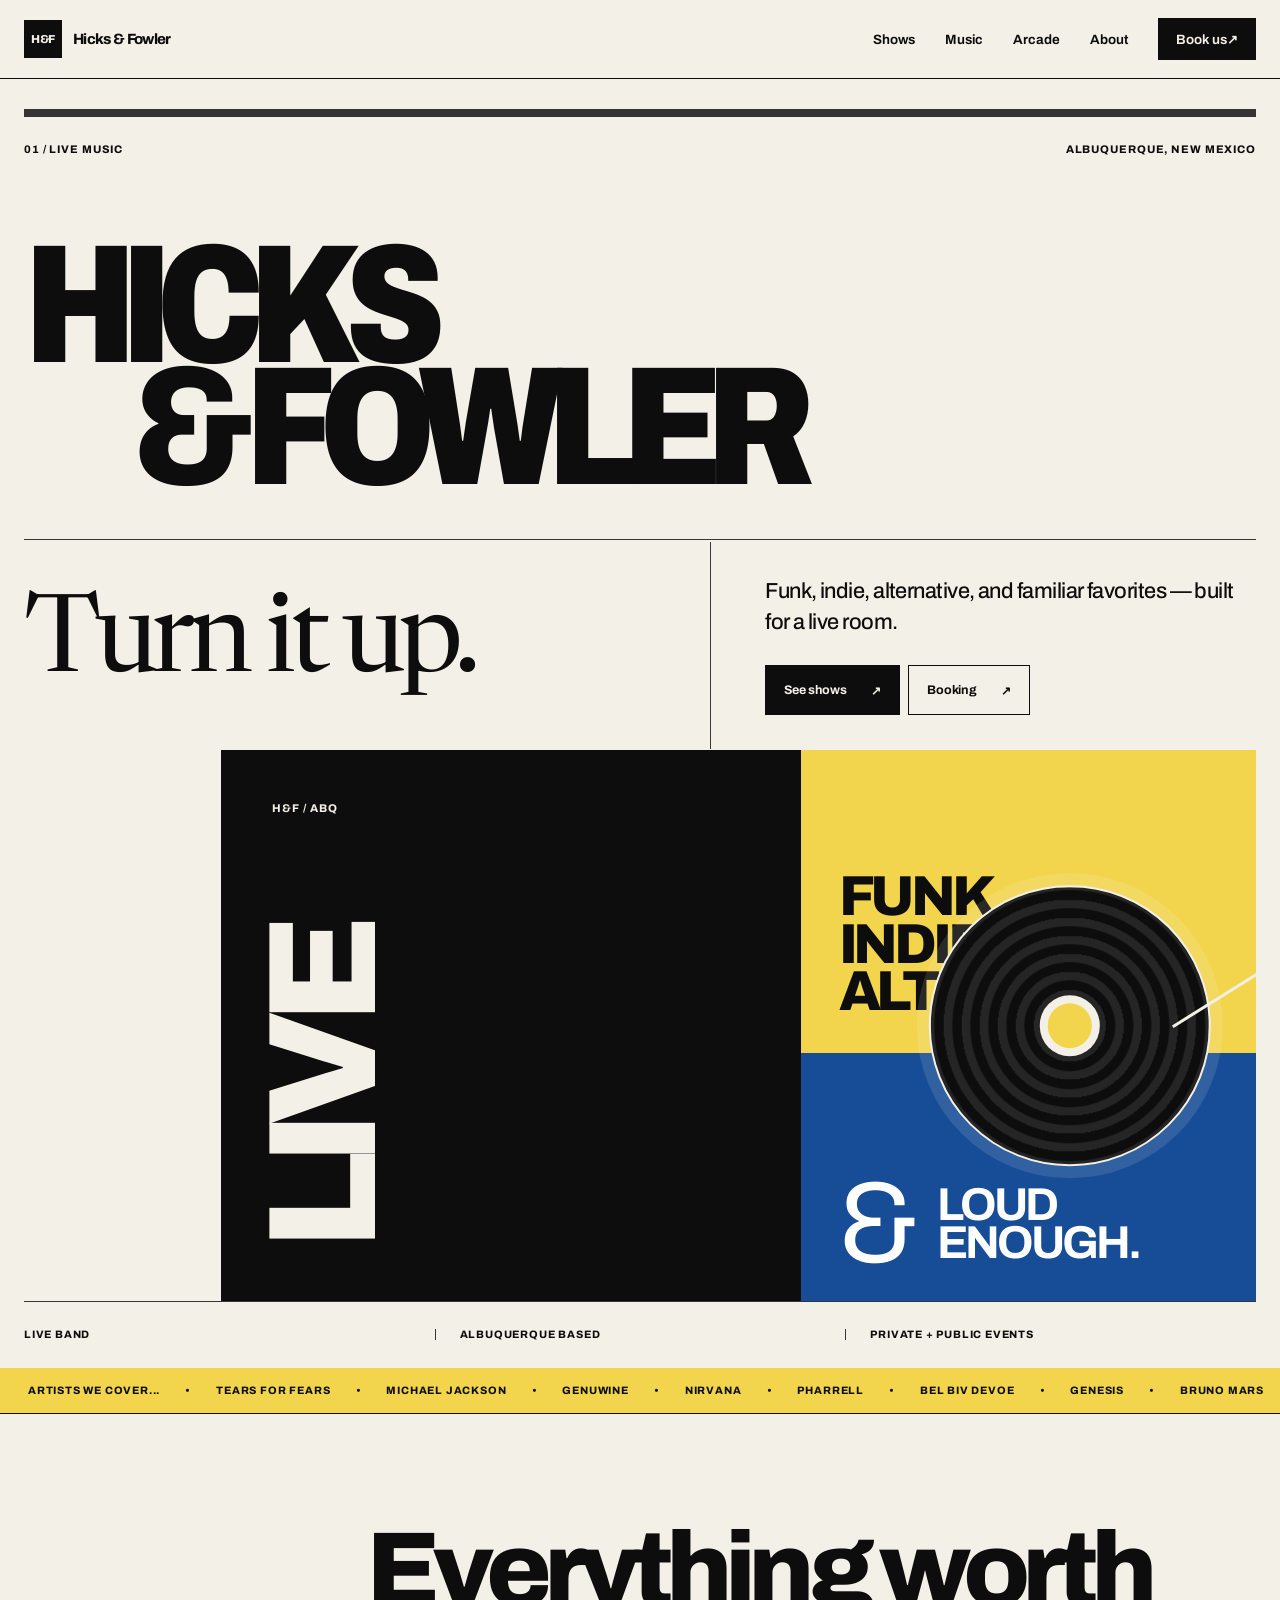
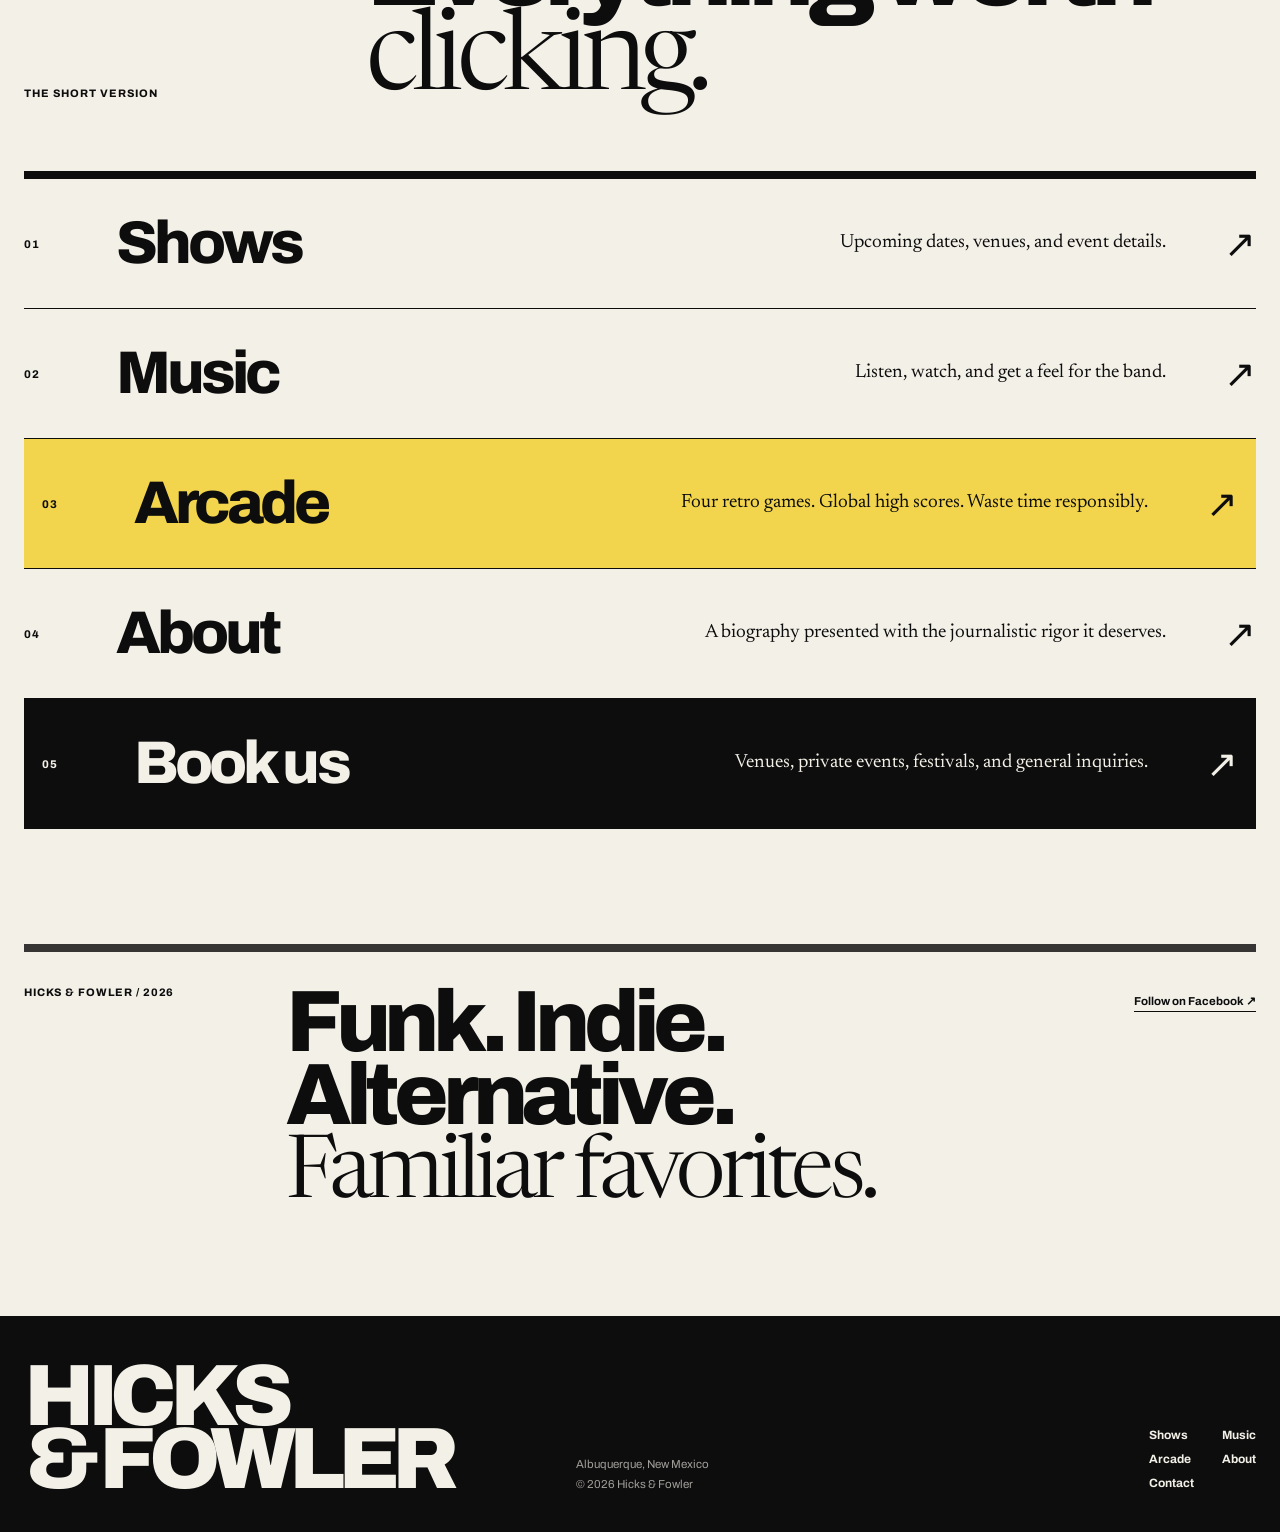
==== commit 2308ced5: "feat: altruist style index page" ====
--- a/index.html
+++ b/index.html
@@ -4,23 +4,24 @@
     <title>Hicks &amp; Fowler | Albuquerque Live Music</title>
     <meta
       name="description"
-      content="Hicks & Fowler — live music from Albuquerque, New Mexico. Shows, music, band info, and booking contact."
+      content="Hicks & Fowler — live music from Albuquerque, New Mexico. Shows, music, band info, arcade games, and booking contact."
     />
     <meta charset="utf-8" />
     <meta name="viewport" content="width=device-width, initial-scale=1" />
-    <meta name="theme-color" content="#113f83" />
+    <meta name="theme-color" content="#f3f0e8" />
     <link rel="icon" href="assets/images/favicon.svg" type="image/svg+xml" />
     <link rel="preconnect" href="https://fonts.googleapis.com" />
     <link rel="preconnect" href="https://fonts.gstatic.com" crossorigin />
     <link
-      href="https://fonts.googleapis.com/css2?family=Instrument+Serif:ital@0;1&family=Plus+Jakarta+Sans:wght@400;500;600;700;800&display=swap"
+      href="https://fonts.googleapis.com/css2?family=Archivo:wdth,wght@75..125,400..900&family=Instrument+Serif:ital@0;1&family=Newsreader:opsz,wght@6..72,300..600&display=swap"
       rel="stylesheet"
     />
-    <link rel="stylesheet" href="assets/css/styles.css" />
+    <link rel="stylesheet" href="assets/css/styles.css?v=20261004-editorial1" />
     <script defer src="assets/js/main.js"></script>
   </head>
-  <body>
-    <header class="site-header">
+
+  <body class="home-editorial">
+    <header class="site-header editorial-header">
       <div class="wrap nav">
         <a class="brand" href="index.html" aria-label="Hicks & Fowler home">
           <span class="brand-mark">H&amp;F</span>
@@ -43,52 +44,82 @@
           <a href="arcade.html">Arcade</a>
           <a href="about.html">About</a>
           <a href="contact.html" class="nav-cta"
-            >Contact <span aria-hidden="true">↗</span></a
+            >Book us <span aria-hidden="true">↗</span></a
           >
         </nav>
       </div>
     </header>
 
-    <main>
-      <section class="hero">
-        <div class="wrap hero-grid">
-          <div class="hero-copy">
-            <p class="eyebrow">Albuquerque · New Mexico</p>
-            <h1>
-              Hicks &amp; Fowler.<br /><span class="serif">Turn it up.</span>
+    <main class="editorial-home">
+      <section class="editorial-hero" aria-labelledby="home-title">
+        <div class="wrap editorial-frame">
+          <div class="editorial-keyline editorial-keyline-heavy"></div>
+
+          <div class="editorial-meta">
+            <span>01 / LIVE MUSIC</span>
+            <span>ALBUQUERQUE, NEW MEXICO</span>
+          </div>
+
+          <div class="editorial-title-lockup">
+            <h1 id="home-title">
+              <span>HICKS</span>
+              <span>&amp; FOWLER</span>
             </h1>
-            <p class="lede">
-              Funk, indie, alternative, and familiar favorites — built for a
-              live room.
-            </p>
-            <div class="actions">
-              <a class="btn primary" href="shows.html"
-                >See shows <span aria-hidden="true">→</span></a
-              >
-              <a class="btn ghost" href="contact.html">Booking</a>
-            </div>
-            <div class="quick-proof">
-              <span><i></i>Live band</span>
-              <span><i></i>Albuquerque based</span>
-              <span><i></i>Private + public events</span>
-            </div>
-          </div>
-
-          <div class="hero-art" aria-label="Abstract Hicks and Fowler graphic">
-            <div class="poster">
-              <span class="poster-top">HICKS</span>
-              <span class="amp">&amp;</span>
-              <span class="poster-bottom">FOWLER</span>
-              <div class="disc" aria-hidden="true"></div>
-              <div class="ribbon ribbon-a" aria-hidden="true"></div>
-              <div class="ribbon ribbon-b" aria-hidden="true"></div>
-            </div>
-            <div class="float-note note-one">
-              <small>Live</small>Albuquerque
-            </div>
-            <div class="float-note note-two">
-              <small>Sound</small>Funk · Indie · Alt
-            </div>
+          </div>
+
+          <div class="editorial-keyline"></div>
+
+          <div class="editorial-hero-bottom">
+            <div class="editorial-tagline">
+              <span class="editorial-serif">Turn it up.</span>
+            </div>
+
+            <div class="editorial-intro">
+              <p>
+                Funk, indie, alternative, and familiar favorites — built for a
+                live room.
+              </p>
+              <div class="editorial-actions">
+                <a
+                  href="shows.html"
+                  class="editorial-button editorial-button-dark"
+                  >See shows <span aria-hidden="true">↗</span></a
+                >
+                <a href="contact.html" class="editorial-button"
+                  >Booking <span aria-hidden="true">↗</span></a
+                >
+              </div>
+            </div>
+          </div>
+
+          <div
+            class="editorial-visual"
+            aria-label="Hicks and Fowler abstract music poster"
+          >
+            <div class="visual-black">
+              <span class="visual-small">H&amp;F / ABQ</span>
+              <strong>LIVE</strong>
+            </div>
+            <div class="visual-yellow">
+              <span>FUNK</span>
+              <span>INDIE</span>
+              <span>ALT</span>
+            </div>
+            <div class="visual-blue">
+              <span class="visual-serif">&amp;</span>
+              <strong>LOUD<br />ENOUGH.</strong>
+            </div>
+            <div class="visual-disc" aria-hidden="true">
+              <i></i>
+            </div>
+          </div>
+
+          <div class="editorial-keyline"></div>
+
+          <div class="editorial-facts">
+            <span>LIVE BAND</span>
+            <span>ALBUQUERQUE BASED</span>
+            <span>PRIVATE + PUBLIC EVENTS</span>
           </div>
         </div>
       </section>
@@ -170,55 +201,104 @@
         </div>
       </div>
 
-      <section class="home-links">
-        <div class="wrap card-grid">
-          <a class="feature-card" href="shows.html">
-            <span class="card-num">01</span>
-            <h2>Shows</h2>
-            <p>Upcoming dates, venues, and event details.</p>
-            <span class="arrow">↗</span>
-          </a>
-          <a class="feature-card accent" href="music.html">
-            <span class="card-num">02</span>
-            <h2>Music</h2>
-            <p>Listen, watch, and get a feel for the band.</p>
-            <span class="arrow">↗</span>
-          </a>
-          <a class="feature-card arcade-card" href="arcade.html">
-            <span class="card-num">03</span>
-            <h2>Arcade</h2>
-            <p>Brick Breaker, Pong, and global high-score bragging rights.</p>
-            <span class="arrow">↗</span>
-          </a>
-          <a class="feature-card dark" href="contact.html">
-            <span class="card-num">04</span>
-            <h2>Book us</h2>
-            <p>Private events, venues, festivals, and general inquiries.</p>
-            <span class="arrow">↗</span>
-          </a>
+      <section class="editorial-directory" aria-labelledby="explore-title">
+        <div class="wrap editorial-frame">
+          <div class="directory-head">
+            <p class="directory-kicker">THE SHORT VERSION</p>
+            <h2 id="explore-title">
+              Everything worth<br /><span class="editorial-serif"
+                >clicking.</span
+              >
+            </h2>
+          </div>
+
+          <div class="directory-list">
+            <a class="directory-row" href="shows.html">
+              <span class="directory-num">01</span>
+              <span class="directory-name">Shows</span>
+              <span class="directory-desc"
+                >Upcoming dates, venues, and event details.</span
+              >
+              <span class="directory-arrow" aria-hidden="true">↗</span>
+            </a>
+
+            <a class="directory-row" href="music.html">
+              <span class="directory-num">02</span>
+              <span class="directory-name">Music</span>
+              <span class="directory-desc"
+                >Listen, watch, and get a feel for the band.</span
+              >
+              <span class="directory-arrow" aria-hidden="true">↗</span>
+            </a>
+
+            <a class="directory-row directory-row-accent" href="arcade.html">
+              <span class="directory-num">03</span>
+              <span class="directory-name">Arcade</span>
+              <span class="directory-desc"
+                >Four retro games. Global high scores. Waste time
+                responsibly.</span
+              >
+              <span class="directory-arrow" aria-hidden="true">↗</span>
+            </a>
+
+            <a class="directory-row" href="about.html">
+              <span class="directory-num">04</span>
+              <span class="directory-name">About</span>
+              <span class="directory-desc"
+                >A biography presented with the journalistic rigor it
+                deserves.</span
+              >
+              <span class="directory-arrow" aria-hidden="true">↗</span>
+            </a>
+
+            <a class="directory-row directory-row-dark" href="contact.html">
+              <span class="directory-num">05</span>
+              <span class="directory-name">Book us</span>
+              <span class="directory-desc"
+                >Venues, private events, festivals, and general inquiries.</span
+              >
+              <span class="directory-arrow" aria-hidden="true">↗</span>
+            </a>
+          </div>
+        </div>
+      </section>
+
+      <section class="editorial-statement">
+        <div class="wrap editorial-frame">
+          <div class="editorial-keyline editorial-keyline-heavy"></div>
+          <div class="statement-grid">
+            <p class="statement-label">HICKS &amp; FOWLER / 2026</p>
+            <p class="statement-copy">
+              Funk. Indie. Alternative.<br /><span class="editorial-serif"
+                >Familiar favorites.</span
+              >
+            </p>
+            <a
+              class="statement-link"
+              href="https://www.facebook.com/hicksphillyfowler"
+              target="_blank"
+              rel="noopener"
+              >Follow on Facebook ↗</a
+            >
+          </div>
         </div>
       </section>
     </main>
 
-    <footer class="site-footer">
-      <div class="wrap footer-inner">
-        <div>
-          <strong>Hicks &amp; Fowler</strong>
+    <footer class="site-footer editorial-footer">
+      <div class="wrap editorial-footer-grid">
+        <div class="footer-wordmark">HICKS<br />&amp; FOWLER</div>
+        <div class="footer-meta">
           <span>Albuquerque, New Mexico</span>
+          <span>© <span data-year></span> Hicks &amp; Fowler</span>
         </div>
         <div class="footer-links">
           <a href="shows.html">Shows</a>
           <a href="music.html">Music</a>
           <a href="arcade.html">Arcade</a>
+          <a href="about.html">About</a>
           <a href="contact.html">Contact</a>
-          <a
-            href="https://www.facebook.com/hicksphillyfowler"
-            target="_blank"
-            rel="noopener"
-            >Facebook ↗</a
-          >
-        </div>
-        <small>© <span data-year></span> Hicks &amp; Fowler</small>
+        </div>
       </div>
     </footer>
   </body>
--- a/assets/css/styles.css
+++ b/assets/css/styles.css
@@ -679,6 +679,8 @@
   margin: 0 auto 20px;
   padding: 5px;
   display: flex;
+  flex-wrap: wrap;
+  justify-content: center;
   gap: 5px;
   border: 1px solid rgba(242,213,77,.26);
   border-radius: 999px;
@@ -704,7 +706,9 @@
 .mini-control:focus-visible,
 .initials-form input:focus-visible,
 #brick-canvas:focus-visible,
-#pong-canvas:focus-visible {
+#pong-canvas:focus-visible,
+#snake-canvas:focus-visible,
+#invaders-canvas:focus-visible {
   outline: 3px solid var(--accent);
   outline-offset: 3px;
 }
@@ -763,7 +767,9 @@
   mix-blend-mode: screen;
 }
 #brick-canvas,
-#pong-canvas {
+#pong-canvas,
+#snake-canvas,
+#invaders-canvas {
   width: 100%;
   height: auto;
   display: block;
@@ -895,8 +901,8 @@
 }
 @media (max-width: 700px) {
   .arcade-hero { padding-top: 66px; }
-  .arcade-switcher { width: 100%; }
-  .arcade-tab { flex: 1; padding-inline: 10px; font-size: .72rem; }
+  .arcade-switcher { width: 100%; border-radius: 18px; }
+  .arcade-tab { flex: 1 1 calc(50% - 5px); padding-inline: 10px; font-size: .72rem; }
   .game-cabinet { padding: 10px; border-radius: 18px; }
   .cabinet-topline { align-items: flex-start; flex-direction: column; }
   .game-stats { justify-content: flex-start; }
@@ -913,3 +919,793 @@
   .cabinet-controls > div { width: 100%; }
   .mini-control { flex: 1; }
 }
+
+
+/* ==========================================================================
+   Hicks & Fowler editorial homepage
+   Altruist-inspired direction: oversized grotesk typography, editorial serif,
+   keylines, asymmetric modular blocks, black/white foundation + H&F accents.
+   Scoped to .home-editorial so the rest of the site remains unchanged.
+   ========================================================================== */
+
+.home-editorial {
+  --editorial-paper: #f3f0e8;
+  --editorial-ink: #0d0d0d;
+  --editorial-yellow: #f2d54d;
+  --editorial-blue: #174c96;
+  --editorial-soft-blue: #dbe8f5;
+  --editorial-line: rgba(13,13,13,.82);
+  --editorial-muted: #5e5d59;
+  --editorial-max: 1360px;
+  margin: 0;
+  background: var(--editorial-paper);
+  color: var(--editorial-ink);
+  font-family: "Archivo", "Helvetica Neue", Arial, sans-serif;
+}
+
+.home-editorial .wrap {
+  width: min(calc(100% - 48px), var(--editorial-max));
+}
+
+.home-editorial .site-header {
+  position: sticky;
+  top: 0;
+  z-index: 30;
+  background: rgba(243,240,232,.96);
+  border: 0;
+  border-bottom: 1px solid var(--editorial-ink);
+  backdrop-filter: blur(12px);
+}
+
+.home-editorial .nav {
+  min-height: 78px;
+}
+
+.home-editorial .brand {
+  gap: 11px;
+  color: var(--editorial-ink);
+  font-weight: 750;
+  letter-spacing: -.045em;
+}
+
+.home-editorial .brand-mark {
+  width: 38px;
+  height: 38px;
+  border-radius: 0;
+  background: var(--editorial-ink);
+  color: var(--editorial-paper);
+  font-family: "Archivo", sans-serif;
+  font-size: .72rem;
+  font-weight: 800;
+  letter-spacing: -.04em;
+}
+
+.home-editorial .brand-name {
+  font-size: .93rem;
+  letter-spacing: -.045em;
+}
+
+.home-editorial .nav-links {
+  gap: 30px;
+  color: var(--editorial-ink);
+  font-size: .84rem;
+  font-weight: 650;
+}
+
+.home-editorial .nav-links a:not(.nav-cta) {
+  opacity: 1;
+  position: relative;
+}
+
+.home-editorial .nav-links a:not(.nav-cta)::after {
+  content: "";
+  position: absolute;
+  left: 0;
+  right: 100%;
+  bottom: -4px;
+  height: 1px;
+  background: currentColor;
+  transition: right .2s ease;
+}
+
+@media (hover:hover) and (pointer:fine) {
+  .home-editorial .nav-links a:not(.nav-cta):hover::after { right: 0; }
+}
+
+.home-editorial .nav-cta {
+  min-height: 42px;
+  padding: 0 18px;
+  border-radius: 0;
+  display: inline-flex;
+  align-items: center;
+  background: var(--editorial-ink);
+  color: var(--editorial-paper);
+}
+
+.home-editorial .menu-btn {
+  border-radius: 0;
+  background: var(--editorial-ink);
+  box-shadow: none;
+}
+
+.home-editorial .menu-btn span:not(.sr-only) { background: var(--editorial-paper); }
+
+.editorial-home {
+  overflow: clip;
+}
+
+.editorial-frame {
+  position: relative;
+}
+
+.editorial-keyline {
+  width: 100%;
+  height: 1px;
+  background: var(--editorial-line);
+}
+
+.editorial-keyline-heavy {
+  height: 8px;
+}
+
+.editorial-hero {
+  padding: 30px 0 0;
+}
+
+.editorial-meta {
+  min-height: 64px;
+  display: flex;
+  justify-content: space-between;
+  align-items: center;
+  gap: 20px;
+  font-size: .69rem;
+  font-weight: 750;
+  letter-spacing: .08em;
+  text-transform: uppercase;
+}
+
+.editorial-title-lockup {
+  padding: clamp(32px, 5vw, 72px) 0 clamp(28px, 4vw, 56px);
+}
+
+.editorial-title-lockup h1 {
+  margin: 0;
+  display: grid;
+  color: var(--editorial-ink);
+  font-family: "Archivo", "Helvetica Neue", Arial, sans-serif;
+  font-size: clamp(5.25rem, 13.2vw, 12.9rem);
+  font-stretch: 82%;
+  font-weight: 850;
+  line-height: .72;
+  letter-spacing: -.095em;
+  text-transform: uppercase;
+}
+
+.editorial-title-lockup h1 span:last-child {
+  padding-left: 8.4vw;
+}
+
+.editorial-hero-bottom {
+  display: grid;
+  grid-template-columns: minmax(0, 1.08fr) minmax(320px, .92fr);
+  gap: 44px;
+  min-height: 210px;
+  align-items: center;
+}
+
+.editorial-tagline {
+  padding: 30px 0;
+}
+
+.editorial-serif {
+  font-family: "Newsreader", "Instrument Serif", Georgia, serif;
+  font-weight: 400;
+  font-style: normal;
+  letter-spacing: -.055em;
+}
+
+.editorial-tagline .editorial-serif {
+  display: block;
+  font-size: clamp(4rem, 8.4vw, 8.6rem);
+  line-height: .76;
+}
+
+.editorial-intro {
+  max-width: 560px;
+  padding: 34px 0 34px 10%;
+  border-left: 1px solid var(--editorial-line);
+}
+
+.editorial-intro p {
+  margin: 0;
+  max-width: 520px;
+  font-size: clamp(1.08rem, 1.7vw, 1.5rem);
+  font-weight: 475;
+  line-height: 1.45;
+  letter-spacing: -.025em;
+}
+
+.editorial-actions {
+  display: flex;
+  flex-wrap: wrap;
+  gap: 8px;
+  margin-top: 26px;
+}
+
+.editorial-button {
+  min-height: 50px;
+  padding: 0 18px;
+  border: 1px solid var(--editorial-ink);
+  display: inline-flex;
+  align-items: center;
+  gap: 24px;
+  background: transparent;
+  color: var(--editorial-ink);
+  font-size: .78rem;
+  font-weight: 700;
+  letter-spacing: -.01em;
+}
+
+.editorial-button-dark {
+  background: var(--editorial-ink);
+  color: var(--editorial-paper);
+}
+
+@media (hover:hover) and (pointer:fine) {
+  .editorial-button:hover {
+    background: var(--editorial-yellow);
+    color: var(--editorial-ink);
+  }
+}
+
+.editorial-visual {
+  position: relative;
+  min-height: clamp(360px, 43vw, 600px);
+  margin: 0 0 0 16%;
+  display: grid;
+  grid-template-columns: 1.12fr .88fr;
+  grid-template-rows: 1fr .82fr;
+  overflow: hidden;
+  background: var(--editorial-ink);
+}
+
+.visual-black,
+.visual-yellow,
+.visual-blue {
+  position: relative;
+  overflow: hidden;
+}
+
+.visual-black {
+  grid-row: 1 / 3;
+  padding: clamp(24px, 4vw, 56px);
+  background: var(--editorial-ink);
+  color: var(--editorial-paper);
+  display: flex;
+  flex-direction: column;
+  justify-content: space-between;
+}
+
+.visual-small {
+  font-size: .7rem;
+  font-weight: 750;
+  letter-spacing: .09em;
+}
+
+.visual-black strong {
+  font-size: clamp(5rem, 12vw, 11.5rem);
+  font-weight: 850;
+  line-height: .68;
+  letter-spacing: -.095em;
+  writing-mode: vertical-rl;
+  transform: rotate(180deg);
+}
+
+.visual-yellow {
+  padding: clamp(20px, 3vw, 38px);
+  background: var(--editorial-yellow);
+  color: var(--editorial-ink);
+  display: flex;
+  flex-direction: column;
+  justify-content: flex-end;
+  gap: 1px;
+  font-size: clamp(2rem, 4.4vw, 5rem);
+  font-weight: 820;
+  line-height: .82;
+  letter-spacing: -.075em;
+}
+
+.visual-blue {
+  padding: clamp(20px, 3vw, 38px);
+  background: var(--editorial-blue);
+  color: #fff;
+  display: grid;
+  grid-template-columns: auto 1fr;
+  align-items: end;
+  gap: 18px;
+}
+
+.visual-blue .visual-serif {
+  color: #fff;
+  font-size: clamp(5rem, 9vw, 9rem);
+  line-height: .68;
+}
+
+.visual-blue strong {
+  font-size: clamp(1.6rem, 3.6vw, 4rem);
+  line-height: .82;
+  letter-spacing: -.065em;
+}
+
+.visual-disc {
+  position: absolute;
+  width: clamp(150px, 22vw, 310px);
+  aspect-ratio: 1;
+  right: 18%;
+  top: 50%;
+  transform: translate(50%, -50%);
+  border-radius: 50%;
+  background:
+    repeating-radial-gradient(circle at center,
+      var(--editorial-ink) 0 9px,
+      #252525 10px 18px);
+  border: 2px solid var(--editorial-paper);
+  box-shadow: 0 0 0 12px rgba(243,240,232,.12);
+  z-index: 3;
+}
+
+.visual-disc::before {
+  content: "";
+  position: absolute;
+  inset: 42%;
+  border-radius: 50%;
+  background: var(--editorial-yellow);
+  box-shadow: 0 0 0 8px var(--editorial-paper);
+}
+
+.visual-disc i {
+  position: absolute;
+  width: 38%;
+  height: 3px;
+  right: -25%;
+  top: 50%;
+  background: var(--editorial-paper);
+  transform: rotate(-32deg);
+  transform-origin: left center;
+}
+
+.editorial-facts {
+  min-height: 66px;
+  display: grid;
+  grid-template-columns: repeat(3, 1fr);
+  align-items: center;
+  font-size: .67rem;
+  font-weight: 750;
+  letter-spacing: .075em;
+}
+
+.editorial-facts span + span {
+  border-left: 1px solid var(--editorial-line);
+  padding-left: 24px;
+}
+
+.home-editorial .marquee {
+  border: 0;
+  border-bottom: 1px solid var(--editorial-ink);
+  background: var(--editorial-yellow);
+  color: var(--editorial-ink);
+}
+
+.home-editorial .marquee-track {
+  animation: marquee 500s linear infinite;
+}
+
+.home-editorial .marquee span {
+  padding: 17px 28px;
+  font-family: "Archivo", sans-serif;
+  font-size: .67rem;
+  font-weight: 750;
+  letter-spacing: .075em;
+}
+
+.editorial-directory {
+  padding: clamp(70px, 9vw, 132px) 0;
+}
+
+.directory-head {
+  display: grid;
+  grid-template-columns: .34fr 1fr;
+  gap: 40px;
+  align-items: end;
+  padding-bottom: clamp(42px, 5vw, 72px);
+}
+
+.directory-kicker {
+  margin: 0 0 8px;
+  font-size: .68rem;
+  font-weight: 750;
+  letter-spacing: .09em;
+}
+
+.directory-head h2 {
+  margin: 0;
+  font-family: "Archivo", sans-serif;
+  font-size: clamp(4.25rem, 8.2vw, 8.4rem);
+  line-height: .8;
+  letter-spacing: -.075em;
+  font-weight: 820;
+}
+
+.directory-head .editorial-serif {
+  font-size: 1.06em;
+  font-weight: 350;
+}
+
+.directory-list {
+  border-top: 8px solid var(--editorial-ink);
+}
+
+.directory-row {
+  min-height: 130px;
+  display: grid;
+  grid-template-columns: 72px minmax(220px, .9fr) minmax(280px, 1.2fr) 70px;
+  align-items: center;
+  gap: 20px;
+  border-bottom: 1px solid var(--editorial-ink);
+  color: var(--editorial-ink);
+  transition: background .18s ease, color .18s ease;
+}
+
+.directory-num {
+  font-size: .7rem;
+  font-weight: 750;
+  letter-spacing: .08em;
+}
+
+.directory-name {
+  font-size: clamp(2.25rem, 4.7vw, 5rem);
+  font-weight: 800;
+  letter-spacing: -.065em;
+  line-height: .9;
+}
+
+.directory-desc {
+  max-width: 470px;
+  justify-self: end;
+  font-family: "Newsreader", Georgia, serif;
+  font-size: clamp(1.05rem, 1.5vw, 1.35rem);
+  line-height: 1.3;
+}
+
+.directory-arrow {
+  justify-self: end;
+  font-size: clamp(1.9rem, 3vw, 3rem);
+}
+
+.directory-row-accent {
+  background: var(--editorial-yellow);
+  padding-inline: 18px;
+}
+
+.directory-row-dark {
+  padding-inline: 18px;
+  background: var(--editorial-ink);
+  color: var(--editorial-paper);
+}
+
+@media (hover:hover) and (pointer:fine) {
+  .directory-row:not(.directory-row-dark):hover {
+    background: var(--editorial-soft-blue);
+  }
+  .directory-row-dark:hover {
+    background: var(--editorial-blue);
+  }
+  .directory-row:hover .directory-arrow {
+    transform: translate(4px, -4px);
+  }
+}
+
+.directory-arrow {
+  transition: transform .18s ease;
+}
+
+.editorial-statement {
+  padding: 0 0 clamp(70px, 8vw, 120px);
+}
+
+.statement-grid {
+  display: grid;
+  grid-template-columns: .28fr 1fr auto;
+  gap: 34px;
+  align-items: start;
+  padding-top: 34px;
+}
+
+.statement-label {
+  margin: 0;
+  font-size: .68rem;
+  font-weight: 750;
+  letter-spacing: .08em;
+}
+
+.statement-copy {
+  margin: 0;
+  font-size: clamp(3.2rem, 6.8vw, 7rem);
+  font-weight: 820;
+  line-height: .84;
+  letter-spacing: -.072em;
+}
+
+.statement-copy .editorial-serif {
+  font-weight: 350;
+}
+
+.statement-link {
+  margin-top: 8px;
+  padding-bottom: 3px;
+  border-bottom: 1px solid currentColor;
+  font-size: .72rem;
+  font-weight: 700;
+  white-space: nowrap;
+}
+
+.home-editorial .editorial-footer {
+  border-top: 1px solid var(--editorial-ink);
+  background: var(--editorial-ink);
+  color: var(--editorial-paper);
+  padding: 48px 0 42px;
+}
+
+.editorial-footer-grid {
+  display: grid;
+  grid-template-columns: 1.2fr .7fr .8fr;
+  gap: 40px;
+  align-items: end;
+}
+
+.footer-wordmark {
+  font-size: clamp(3rem, 6.8vw, 7rem);
+  font-weight: 850;
+  line-height: .72;
+  letter-spacing: -.085em;
+}
+
+.editorial-footer .footer-meta {
+  display: grid;
+  gap: 8px;
+  color: rgba(243,240,232,.64);
+  font-size: .72rem;
+}
+
+.editorial-footer .footer-links {
+  justify-self: end;
+  display: grid;
+  grid-template-columns: repeat(2, auto);
+  gap: 10px 28px;
+  font-size: .75rem;
+}
+
+@media (max-width: 980px) {
+  .editorial-title-lockup h1 {
+    font-size: clamp(4.6rem, 14.5vw, 9rem);
+  }
+
+  .editorial-hero-bottom {
+    grid-template-columns: 1fr;
+    gap: 0;
+  }
+
+  .editorial-intro {
+    padding: 28px 0;
+    border-left: 0;
+    border-top: 1px solid var(--editorial-line);
+  }
+
+  .editorial-visual {
+    margin-left: 0;
+  }
+
+  .directory-head {
+    grid-template-columns: 1fr;
+    gap: 18px;
+  }
+
+  .directory-row {
+    grid-template-columns: 48px minmax(190px, .9fr) 1.1fr 42px;
+  }
+
+  .statement-grid {
+    grid-template-columns: 1fr;
+  }
+
+  .statement-link {
+    justify-self: start;
+  }
+
+  .editorial-footer-grid {
+    grid-template-columns: 1fr 1fr;
+  }
+
+  .footer-wordmark {
+    grid-column: 1 / -1;
+  }
+}
+
+@media (max-width: 820px) {
+  .home-editorial .nav-links {
+    top: 72px;
+    left: 12px;
+    right: 12px;
+    border: 1px solid var(--editorial-ink);
+    border-radius: 0;
+    background: var(--editorial-paper);
+    color: var(--editorial-ink);
+    box-shadow: none;
+  }
+
+  .home-editorial .nav-cta {
+    justify-content: center;
+  }
+
+  .editorial-meta {
+    min-height: 54px;
+  }
+
+  .editorial-title-lockup h1 span:last-child {
+    padding-left: 0;
+  }
+
+  .editorial-visual {
+    min-height: 430px;
+    grid-template-columns: 1fr 1fr;
+  }
+
+  .editorial-facts {
+    grid-template-columns: 1fr;
+    padding: 12px 0;
+  }
+
+  .editorial-facts span {
+    padding: 10px 0;
+  }
+
+  .editorial-facts span + span {
+    border-left: 0;
+    border-top: 1px solid var(--editorial-line);
+    padding-left: 0;
+  }
+
+  .directory-row {
+    min-height: 112px;
+    grid-template-columns: 40px 1fr 42px;
+    gap: 14px;
+    padding: 18px 0;
+  }
+
+  .directory-row-accent,
+  .directory-row-dark {
+    padding-inline: 14px;
+  }
+
+  .directory-desc {
+    grid-column: 2 / 4;
+    justify-self: start;
+    max-width: none;
+    padding-right: 12px;
+  }
+
+  .directory-arrow {
+    grid-column: 3;
+    grid-row: 1;
+  }
+
+  .editorial-footer-grid {
+    grid-template-columns: 1fr;
+  }
+
+  .editorial-footer .footer-links {
+    justify-self: start;
+  }
+}
+
+@media (max-width: 560px) {
+  .home-editorial .wrap {
+    width: min(calc(100% - 24px), var(--editorial-max));
+  }
+
+  .home-editorial .nav {
+    min-height: 68px;
+  }
+
+  .home-editorial .nav-links {
+    top: 68px;
+  }
+
+  .editorial-hero {
+    padding-top: 18px;
+  }
+
+  .editorial-keyline-heavy {
+    height: 6px;
+  }
+
+  .editorial-meta {
+    align-items: flex-start;
+    flex-direction: column;
+    justify-content: center;
+    gap: 5px;
+  }
+
+  .editorial-title-lockup {
+    padding-block: 34px;
+  }
+
+  .editorial-title-lockup h1 {
+    font-size: clamp(4.25rem, 21vw, 6.2rem);
+    line-height: .75;
+  }
+
+  .editorial-tagline .editorial-serif {
+    font-size: clamp(3.7rem, 18vw, 5.6rem);
+  }
+
+  .editorial-visual {
+    min-height: 390px;
+    grid-template-columns: 1fr;
+    grid-template-rows: 1fr .62fr .7fr;
+  }
+
+  .visual-black {
+    grid-row: auto;
+    min-height: 150px;
+    padding: 22px;
+  }
+
+  .visual-black strong {
+    writing-mode: horizontal-tb;
+    transform: none;
+    font-size: 4rem;
+  }
+
+  .visual-yellow,
+  .visual-blue {
+    padding: 20px 22px;
+  }
+
+  .visual-yellow {
+    flex-direction: row;
+    justify-content: space-between;
+    align-items: flex-end;
+    font-size: 1.9rem;
+  }
+
+  .visual-blue {
+    grid-template-columns: auto 1fr;
+  }
+
+  .visual-disc {
+    width: 135px;
+    right: 22%;
+    top: 54%;
+  }
+
+  .directory-head h2 {
+    font-size: clamp(3.5rem, 18vw, 5.3rem);
+  }
+
+  .directory-row {
+    grid-template-columns: 34px 1fr 34px;
+  }
+
+  .directory-name {
+    font-size: 2.35rem;
+  }
+
+  .statement-copy {
+    font-size: clamp(3rem, 15vw, 4.7rem);
+  }
+
+  .editorial-footer .footer-links {
+    grid-template-columns: 1fr 1fr;
+  }
+}
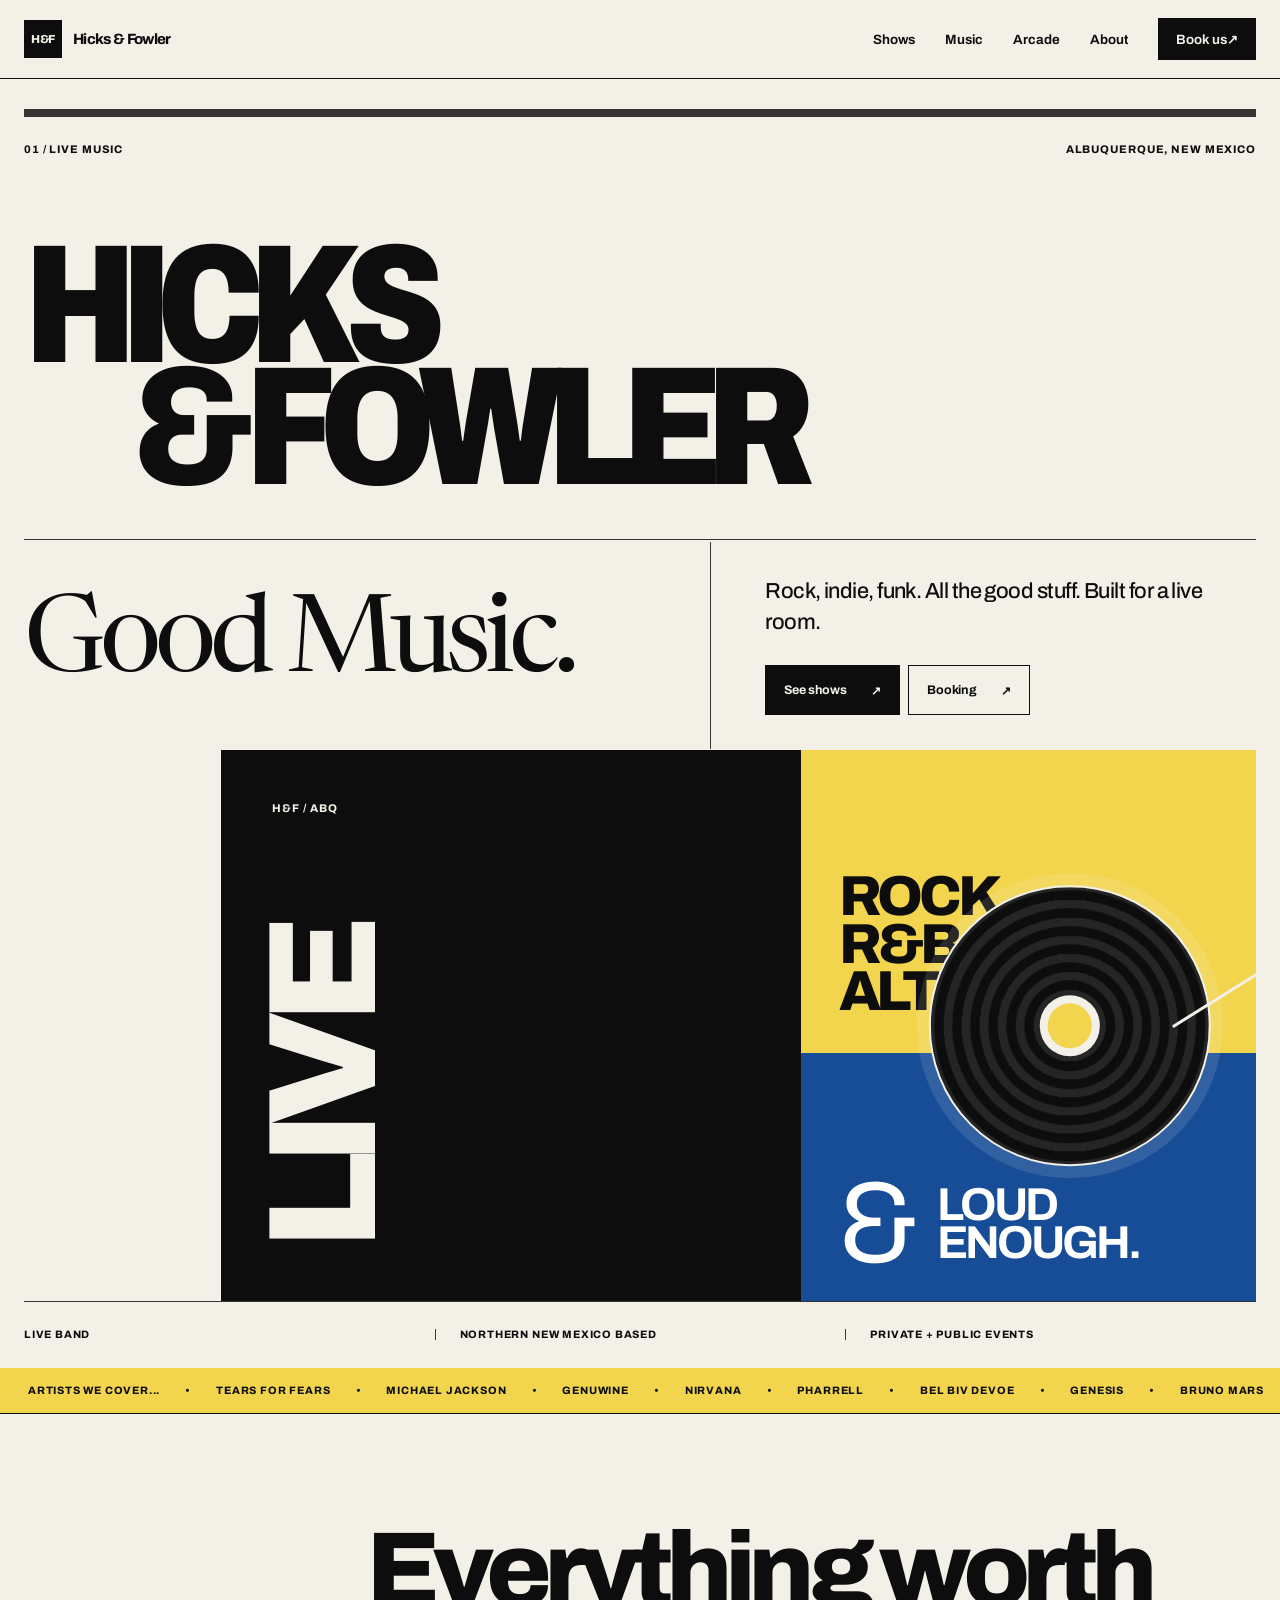
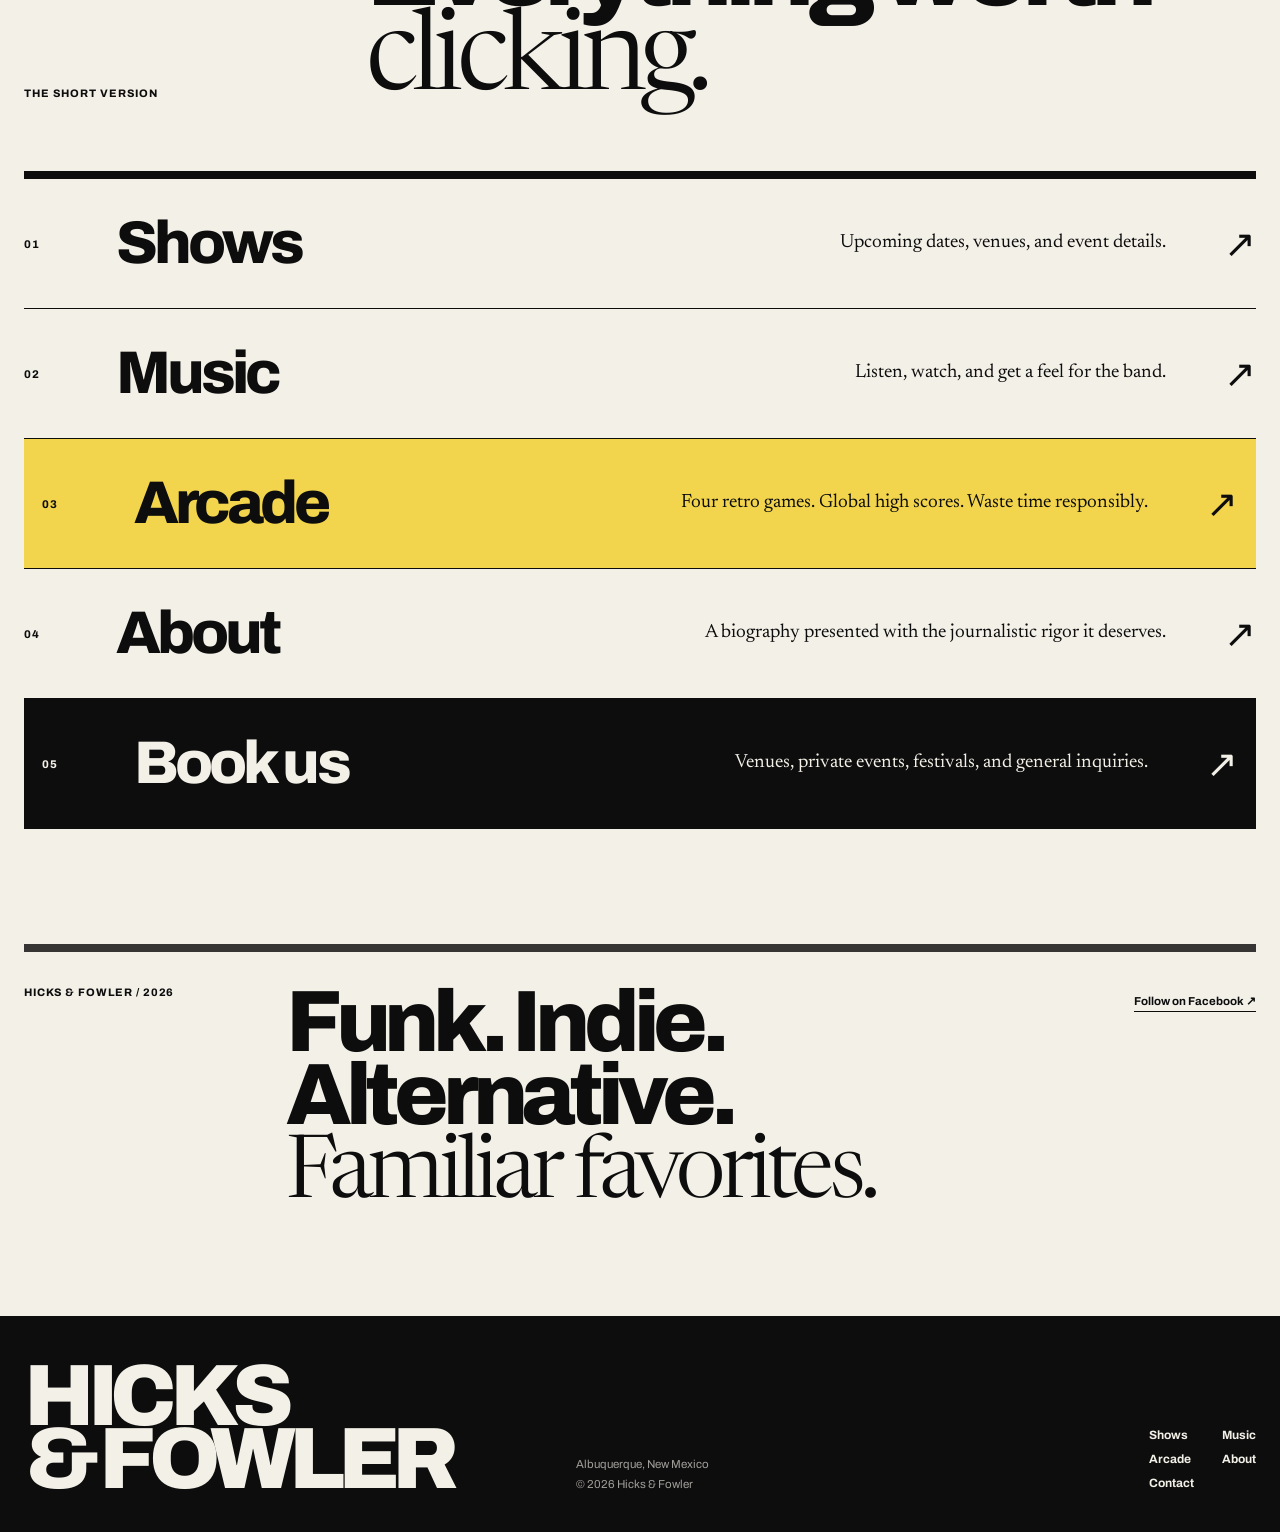
==== commit a561b706: "refactor: index page" ====
--- a/index.html
+++ b/index.html
@@ -71,13 +71,12 @@
 
           <div class="editorial-hero-bottom">
             <div class="editorial-tagline">
-              <span class="editorial-serif">Turn it up.</span>
+              <span class="editorial-serif">Good Music.</span>
             </div>
 
             <div class="editorial-intro">
               <p>
-                Funk, indie, alternative, and familiar favorites — built for a
-                live room.
+                Rock, indie, funk. All the good stuff. Built for a live room.
               </p>
               <div class="editorial-actions">
                 <a
@@ -101,8 +100,8 @@
               <strong>LIVE</strong>
             </div>
             <div class="visual-yellow">
-              <span>FUNK</span>
-              <span>INDIE</span>
+              <span>ROCK</span>
+              <span>R&B</span>
               <span>ALT</span>
             </div>
             <div class="visual-blue">
@@ -118,7 +117,7 @@
 
           <div class="editorial-facts">
             <span>LIVE BAND</span>
-            <span>ALBUQUERQUE BASED</span>
+            <span>NORTHERN NEW MEXICO BASED</span>
             <span>PRIVATE + PUBLIC EVENTS</span>
           </div>
         </div>
--- a/assets/css/styles.css
+++ b/assets/css/styles.css
@@ -708,7 +708,8 @@
 #brick-canvas:focus-visible,
 #pong-canvas:focus-visible,
 #snake-canvas:focus-visible,
-#invaders-canvas:focus-visible {
+#invaders-canvas:focus-visible,
+#tank-canvas:focus-visible {
   outline: 3px solid var(--accent);
   outline-offset: 3px;
 }
@@ -769,7 +770,8 @@
 #brick-canvas,
 #pong-canvas,
 #snake-canvas,
-#invaders-canvas {
+#invaders-canvas,
+#tank-canvas {
   width: 100%;
   height: auto;
   display: block;
@@ -1709,3 +1711,2051 @@
     grid-template-columns: 1fr 1fr;
   }
 }
+
+
+/* ==========================================================================
+   Shared editorial interior system + About page
+   ========================================================================== */
+
+.interior-editorial {
+  --editorial-paper: #f3f0e8;
+  --editorial-ink: #0d0d0d;
+  --editorial-yellow: #f2d54d;
+  --editorial-blue: #174c96;
+  --editorial-soft-blue: #dbe8f5;
+  --editorial-line: rgba(13,13,13,.82);
+  --editorial-muted: #5e5d59;
+  --editorial-max: 1360px;
+  margin: 0;
+  background: var(--editorial-paper);
+  color: var(--editorial-ink);
+  font-family: "Archivo", "Helvetica Neue", Arial, sans-serif;
+}
+
+.interior-editorial .wrap {
+  width: min(calc(100% - 48px), var(--editorial-max));
+}
+
+.interior-editorial .site-header {
+  position: sticky;
+  top: 0;
+  z-index: 30;
+  background: rgba(243,240,232,.96);
+  border: 0;
+  border-bottom: 1px solid var(--editorial-ink);
+  backdrop-filter: blur(12px);
+}
+
+.interior-editorial .nav {
+  min-height: 78px;
+}
+
+.interior-editorial .brand {
+  gap: 11px;
+  color: var(--editorial-ink);
+  font-weight: 750;
+  letter-spacing: -.045em;
+}
+
+.interior-editorial .brand-mark {
+  width: 38px;
+  height: 38px;
+  border-radius: 0;
+  background: var(--editorial-ink);
+  color: var(--editorial-paper);
+  font-family: "Archivo", sans-serif;
+  font-size: .72rem;
+  font-weight: 800;
+}
+
+.interior-editorial .brand-name {
+  font-size: .93rem;
+  letter-spacing: -.045em;
+}
+
+.interior-editorial .nav-links {
+  gap: 30px;
+  color: var(--editorial-ink);
+  font-size: .84rem;
+  font-weight: 650;
+}
+
+.interior-editorial .nav-links a:not(.nav-cta) {
+  opacity: 1;
+}
+
+.interior-editorial .nav-links a[aria-current="page"] {
+  text-decoration: underline;
+  text-underline-offset: 5px;
+}
+
+.interior-editorial .nav-cta {
+  min-height: 42px;
+  padding: 0 18px;
+  border-radius: 0;
+  display: inline-flex;
+  align-items: center;
+  background: var(--editorial-ink);
+  color: var(--editorial-paper);
+}
+
+.interior-editorial .menu-btn {
+  border-radius: 0;
+  background: var(--editorial-ink);
+  box-shadow: none;
+}
+
+.interior-editorial .menu-btn span:not(.sr-only) {
+  background: var(--editorial-paper);
+}
+
+.editorial-interior {
+  overflow: clip;
+}
+
+.about-masthead {
+  padding: 30px 0 0;
+}
+
+.about-title-grid {
+  display: grid;
+  grid-template-columns: minmax(0, 1.12fr) minmax(320px, .48fr);
+  gap: 54px;
+  align-items: end;
+  padding: clamp(40px, 6vw, 84px) 0 clamp(40px, 5vw, 70px);
+}
+
+.about-title-grid h1 {
+  margin: 0;
+  font-family: "Archivo", sans-serif;
+  font-size: clamp(6rem, 16vw, 15rem);
+  font-stretch: 82%;
+  font-weight: 850;
+  line-height: .68;
+  letter-spacing: -.095em;
+}
+
+.about-deck {
+  margin: 0 0 10px;
+  max-width: 430px;
+  font-family: "Newsreader", Georgia, serif;
+  font-size: clamp(1.3rem, 2vw, 1.9rem);
+  line-height: 1.25;
+  letter-spacing: -.025em;
+}
+
+.about-feature {
+  padding: clamp(42px, 5vw, 72px) 0 0;
+}
+
+.about-feature-grid {
+  display: grid;
+  grid-template-columns: minmax(0, 1.55fr) minmax(280px, .62fr);
+  gap: 0;
+  align-items: stretch;
+}
+
+.about-archive {
+  margin: 0;
+  background: #e9dfc6;
+}
+
+.about-archive img {
+  display: block;
+  width: 100%;
+  height: 100%;
+  min-height: 520px;
+  object-fit: cover;
+  filter: contrast(1.04) saturate(.9);
+}
+
+.about-archive figcaption {
+  padding: 10px 0 14px;
+  font-size: .62rem;
+  font-weight: 750;
+  letter-spacing: .08em;
+}
+
+.about-claim {
+  min-height: 100%;
+  padding: clamp(26px, 4vw, 52px);
+  display: flex;
+  flex-direction: column;
+  justify-content: space-between;
+  background: var(--editorial-yellow);
+  color: var(--editorial-ink);
+}
+
+.about-claim-label,
+.about-claim-foot {
+  margin: 0;
+  font-size: .68rem;
+  font-weight: 750;
+  letter-spacing: .08em;
+}
+
+.about-claim-main {
+  margin: 40px 0;
+  font-size: clamp(3rem, 6.6vw, 7rem);
+  font-weight: 820;
+  line-height: .82;
+  letter-spacing: -.07em;
+}
+
+.about-claim-main .editorial-serif {
+  font-weight: 350;
+}
+
+.about-bio {
+  padding: clamp(70px, 8vw, 120px) 0 clamp(80px, 10vw, 150px);
+}
+
+.about-bio-intro {
+  display: grid;
+  grid-template-columns: .3fr 1fr;
+  gap: 40px;
+  align-items: start;
+  padding-bottom: clamp(38px, 5vw, 66px);
+}
+
+.about-bio-kicker {
+  margin: 10px 0 0;
+  font-size: .67rem;
+  font-weight: 750;
+  letter-spacing: .09em;
+}
+
+.about-pullquote {
+  margin: 0;
+  font-family: "Newsreader", Georgia, serif;
+  font-size: clamp(3.4rem, 7vw, 7.2rem);
+  font-weight: 350;
+  line-height: .8;
+  letter-spacing: -.055em;
+}
+
+.about-copy-grid {
+  display: grid;
+  grid-template-columns: 1fr 1fr;
+  gap: clamp(34px, 6vw, 86px);
+  padding: clamp(40px, 5vw, 70px) 0;
+  border-top: 1px solid var(--editorial-ink);
+}
+
+.about-copy-column {
+  min-width: 0;
+}
+
+.about-copy-column + .about-copy-column {
+  padding-left: clamp(24px, 4vw, 54px);
+  border-left: 1px solid var(--editorial-ink);
+}
+
+.about-copy-column p {
+  margin: 0 0 2.2em;
+  font-family: "Newsreader", Georgia, serif;
+  font-size: clamp(1.15rem, 1.45vw, 1.42rem);
+  line-height: 1.52;
+  letter-spacing: -.012em;
+}
+
+.about-copy-column p:first-child::first-letter {
+  float: left;
+  margin: .06em .1em 0 0;
+  font-family: "Archivo", sans-serif;
+  font-size: 4.8em;
+  font-weight: 850;
+  line-height: .72;
+  letter-spacing: -.09em;
+}
+
+.about-verdict {
+  margin-top: clamp(12px, 3vw, 36px);
+  padding: clamp(34px, 5vw, 70px);
+  display: grid;
+  grid-template-columns: .28fr 1fr;
+  gap: 40px;
+  background: var(--editorial-blue);
+  color: #fff;
+}
+
+.about-verdict-label {
+  padding-top: 8px;
+  font-size: .67rem;
+  font-weight: 750;
+  letter-spacing: .09em;
+}
+
+.about-verdict p {
+  margin: 0;
+  font-size: clamp(3.4rem, 7vw, 7.2rem);
+  font-weight: 820;
+  line-height: .82;
+  letter-spacing: -.07em;
+}
+
+.about-verdict .editorial-serif {
+  font-weight: 350;
+}
+
+.about-follow {
+  min-height: 90px;
+  display: flex;
+  justify-content: space-between;
+  align-items: center;
+  gap: 24px;
+  font-size: .72rem;
+  font-weight: 700;
+}
+
+.about-follow a {
+  padding-bottom: 3px;
+  border-bottom: 1px solid currentColor;
+}
+
+.interior-editorial .editorial-footer {
+  border-top: 1px solid var(--editorial-ink);
+  background: var(--editorial-ink);
+  color: var(--editorial-paper);
+  padding: 48px 0 42px;
+}
+
+.interior-editorial .editorial-footer-grid {
+  display: grid;
+  grid-template-columns: 1.2fr .7fr .8fr;
+  gap: 40px;
+  align-items: end;
+}
+
+.interior-editorial .footer-wordmark {
+  font-size: clamp(3rem, 6.8vw, 7rem);
+  font-weight: 850;
+  line-height: .72;
+  letter-spacing: -.085em;
+}
+
+.interior-editorial .editorial-footer .footer-meta {
+  display: grid;
+  gap: 8px;
+  color: rgba(243,240,232,.64);
+  font-size: .72rem;
+}
+
+.interior-editorial .editorial-footer .footer-links {
+  justify-self: end;
+  display: grid;
+  grid-template-columns: repeat(2, auto);
+  gap: 10px 28px;
+  font-size: .75rem;
+}
+
+@media (max-width: 980px) {
+  .about-title-grid,
+  .about-feature-grid,
+  .about-bio-intro,
+  .about-verdict {
+    grid-template-columns: 1fr;
+  }
+
+  .about-title-grid {
+    gap: 28px;
+  }
+
+  .about-deck {
+    max-width: 600px;
+  }
+
+  .about-claim {
+    min-height: 360px;
+  }
+
+  .about-copy-grid {
+    gap: 34px;
+  }
+
+  .interior-editorial .editorial-footer-grid {
+    grid-template-columns: 1fr 1fr;
+  }
+
+  .interior-editorial .footer-wordmark {
+    grid-column: 1 / -1;
+  }
+}
+
+@media (max-width: 820px) {
+  .interior-editorial .nav-links {
+    top: 72px;
+    left: 12px;
+    right: 12px;
+    border: 1px solid var(--editorial-ink);
+    border-radius: 0;
+    background: var(--editorial-paper);
+    color: var(--editorial-ink);
+    box-shadow: none;
+  }
+
+  .interior-editorial .nav-cta {
+    justify-content: center;
+  }
+
+  .about-copy-grid {
+    grid-template-columns: 1fr;
+  }
+
+  .about-copy-column + .about-copy-column {
+    padding-left: 0;
+    border-left: 0;
+  }
+
+  .interior-editorial .editorial-footer-grid {
+    grid-template-columns: 1fr;
+  }
+
+  .interior-editorial .editorial-footer .footer-links {
+    justify-self: start;
+  }
+}
+
+@media (max-width: 560px) {
+  .interior-editorial .wrap {
+    width: min(calc(100% - 24px), var(--editorial-max));
+  }
+
+  .interior-editorial .nav {
+    min-height: 68px;
+  }
+
+  .interior-editorial .nav-links {
+    top: 68px;
+  }
+
+  .about-masthead {
+    padding-top: 18px;
+  }
+
+  .about-title-grid h1 {
+    font-size: clamp(5rem, 25vw, 7.6rem);
+  }
+
+  .about-archive img {
+    min-height: 300px;
+  }
+
+  .about-claim {
+    min-height: 300px;
+  }
+
+  .about-pullquote,
+  .about-verdict p {
+    font-size: clamp(3.1rem, 16vw, 5rem);
+  }
+
+  .about-verdict {
+    padding: 26px 22px;
+  }
+
+  .about-follow {
+    align-items: flex-start;
+    flex-direction: column;
+    justify-content: center;
+    padding: 22px 0;
+  }
+
+  .interior-editorial .editorial-footer .footer-links {
+    grid-template-columns: 1fr 1fr;
+  }
+}
+
+
+/* ==========================================================================
+   Shows page — editorial interior treatment
+   ========================================================================== */
+
+.shows-masthead {
+  padding: 30px 0 0;
+}
+
+.shows-title-grid {
+  display: grid;
+  grid-template-columns: minmax(0, 1.12fr) minmax(320px, .48fr);
+  gap: 54px;
+  align-items: end;
+  padding: clamp(40px, 6vw, 84px) 0 clamp(40px, 5vw, 70px);
+}
+
+.shows-title-grid h1 {
+  margin: 0;
+  font-family: "Archivo", sans-serif;
+  font-size: clamp(6rem, 16vw, 15rem);
+  font-stretch: 82%;
+  font-weight: 850;
+  line-height: .68;
+  letter-spacing: -.095em;
+}
+
+.shows-deck {
+  margin: 0 0 10px;
+  max-width: 430px;
+  font-family: "Newsreader", Georgia, serif;
+  font-size: clamp(1.3rem, 2vw, 1.9rem);
+  line-height: 1.25;
+  letter-spacing: -.025em;
+}
+
+.shows-list-section {
+  padding: clamp(60px, 7vw, 105px) 0 0;
+}
+
+.shows-list-head {
+  min-height: 44px;
+  display: grid;
+  grid-template-columns: 100px 1.1fr .8fr 100px 48px;
+  align-items: center;
+  gap: 24px;
+  border-bottom: 1px solid var(--editorial-ink);
+  font-size: .62rem;
+  font-weight: 750;
+  letter-spacing: .085em;
+}
+
+.shows-empty {
+  min-height: 430px;
+  display: grid;
+  grid-template-columns: 110px 1fr auto;
+  gap: 34px;
+  align-items: center;
+  border-bottom: 1px solid var(--editorial-ink);
+}
+
+.shows-empty-num {
+  align-self: stretch;
+  display: flex;
+  align-items: center;
+  border-right: 1px solid var(--editorial-ink);
+  font-size: clamp(3.2rem, 7vw, 7.5rem);
+  font-weight: 850;
+  line-height: 1;
+  letter-spacing: -.08em;
+}
+
+.shows-empty-copy {
+  max-width: 760px;
+  padding: 54px 0;
+}
+
+.shows-empty-kicker {
+  margin: 0 0 22px;
+  font-size: .67rem;
+  font-weight: 750;
+  letter-spacing: .09em;
+}
+
+.shows-empty h2 {
+  margin: 0;
+  font-size: clamp(4rem, 8vw, 8.2rem);
+  font-weight: 820;
+  line-height: .78;
+  letter-spacing: -.078em;
+}
+
+.shows-empty h2 .editorial-serif {
+  font-weight: 350;
+}
+
+.shows-empty-copy > p:last-child {
+  max-width: 520px;
+  margin: 28px 0 0;
+  font-family: "Newsreader", Georgia, serif;
+  font-size: clamp(1.1rem, 1.5vw, 1.35rem);
+  line-height: 1.4;
+}
+
+.shows-book-link {
+  justify-self: end;
+  align-self: end;
+  margin-bottom: 42px;
+  padding-bottom: 3px;
+  border-bottom: 1px solid currentColor;
+  font-size: .72rem;
+  font-weight: 700;
+  white-space: nowrap;
+}
+
+.shows-note-section {
+  padding: clamp(70px, 8vw, 120px) 0 clamp(90px, 10vw, 150px);
+}
+
+.shows-note-grid {
+  display: grid;
+  grid-template-columns: .28fr 1fr auto;
+  gap: 34px;
+  align-items: start;
+}
+
+.shows-note-label {
+  margin: 8px 0 0;
+  font-size: .67rem;
+  font-weight: 750;
+  letter-spacing: .09em;
+}
+
+.shows-note-copy {
+  margin: 0;
+  font-size: clamp(3.4rem, 7vw, 7.2rem);
+  font-weight: 820;
+  line-height: .82;
+  letter-spacing: -.07em;
+}
+
+.shows-note-copy .editorial-serif {
+  font-weight: 350;
+}
+
+.shows-note-link {
+  margin-top: 8px;
+  padding-bottom: 3px;
+  border-bottom: 1px solid currentColor;
+  font-size: .72rem;
+  font-weight: 700;
+  white-space: nowrap;
+}
+
+@media (max-width: 980px) {
+  .shows-title-grid,
+  .shows-note-grid {
+    grid-template-columns: 1fr;
+  }
+
+  .shows-title-grid {
+    gap: 28px;
+  }
+
+  .shows-deck {
+    max-width: 620px;
+  }
+
+  .shows-list-head {
+    grid-template-columns: 80px 1fr .8fr 90px 30px;
+    gap: 16px;
+  }
+
+  .shows-empty {
+    grid-template-columns: 80px 1fr;
+  }
+
+  .shows-book-link {
+    grid-column: 2;
+    justify-self: start;
+    margin: 0 0 44px;
+  }
+
+  .shows-note-link {
+    justify-self: start;
+  }
+}
+
+@media (max-width: 700px) {
+  .shows-list-head {
+    display: none;
+  }
+
+  .shows-empty {
+    grid-template-columns: 1fr;
+    gap: 0;
+  }
+
+  .shows-empty-num {
+    min-height: 110px;
+    border-right: 0;
+    border-bottom: 1px solid var(--editorial-ink);
+  }
+
+  .shows-book-link {
+    grid-column: 1;
+  }
+}
+
+@media (max-width: 560px) {
+  .shows-masthead {
+    padding-top: 18px;
+  }
+
+  .shows-title-grid h1 {
+    font-size: clamp(5rem, 25vw, 7.6rem);
+  }
+
+  .shows-empty h2,
+  .shows-note-copy {
+    font-size: clamp(3.2rem, 16vw, 5rem);
+  }
+
+  .shows-empty {
+    min-height: 380px;
+  }
+}
+
+
+/* ==========================================================================
+   Shows page — live Supabase event rows
+   ========================================================================== */
+
+.shows-dynamic-list {
+  min-height: 132px;
+}
+
+.shows-loading,
+.shows-error {
+  min-height: 132px;
+  display: flex;
+  align-items: center;
+  border-bottom: 1px solid var(--editorial-ink);
+  font-family: "Newsreader", Georgia, serif;
+  font-size: 1.15rem;
+}
+
+.show-row {
+  min-height: 150px;
+  display: grid;
+  grid-template-columns: 100px minmax(250px, 1.1fr) minmax(180px, .8fr) 100px 48px;
+  align-items: center;
+  gap: 24px;
+  border-bottom: 1px solid var(--editorial-ink);
+}
+
+.show-row-date {
+  align-self: stretch;
+  display: grid;
+  align-content: center;
+  justify-items: start;
+  border-right: 1px solid var(--editorial-ink);
+  line-height: 1;
+}
+
+.show-row-date span {
+  margin-bottom: 5px;
+  font-size: .62rem;
+  font-weight: 750;
+  letter-spacing: .09em;
+}
+
+.show-row-date strong {
+  font-size: clamp(2.9rem, 4.8vw, 5.2rem);
+  font-weight: 850;
+  letter-spacing: -.085em;
+}
+
+.show-row-date b {
+  margin-top: 3px;
+  font-size: .75rem;
+  font-weight: 750;
+  letter-spacing: .07em;
+}
+
+.show-row-venue > strong,
+.show-row-venue > a strong {
+  font-size: clamp(1.7rem, 2.8vw, 3rem);
+  font-weight: 800;
+  line-height: .95;
+  letter-spacing: -.055em;
+}
+
+.show-row-venue > a {
+  display: inline-flex;
+  align-items: baseline;
+  gap: 10px;
+}
+
+.show-row-venue > a > span {
+  font-size: .9rem;
+}
+
+.show-row-details {
+  margin: 10px 0 0;
+  max-width: 520px;
+  font-family: "Newsreader", Georgia, serif;
+  font-size: 1rem;
+  line-height: 1.35;
+}
+
+.show-row-location,
+.show-row-time {
+  font-family: "Newsreader", Georgia, serif;
+  font-size: clamp(1rem, 1.4vw, 1.25rem);
+  line-height: 1.3;
+}
+
+.show-row-arrow {
+  justify-self: end;
+  font-size: 1.8rem;
+}
+
+.shows-empty-clean {
+  grid-template-columns: 1fr auto;
+  min-height: 360px;
+}
+
+.shows-empty-clean .shows-empty-copy {
+  padding-left: 0;
+}
+
+.shows-empty-clean .shows-book-link {
+  grid-column: auto;
+}
+
+@media (hover:hover) and (pointer:fine) {
+  .show-row {
+    transition: background .18s ease;
+  }
+
+  .show-row:hover {
+    background: var(--editorial-soft-blue);
+  }
+
+  .show-row-arrow {
+    transition: transform .18s ease;
+  }
+
+  .show-row:hover .show-row-arrow {
+    transform: translate(4px, -4px);
+  }
+}
+
+@media (max-width: 980px) {
+  .show-row {
+    grid-template-columns: 80px minmax(220px, 1fr) minmax(160px, .72fr) 90px 32px;
+    gap: 16px;
+  }
+}
+
+@media (max-width: 700px) {
+  .show-row {
+    grid-template-columns: 78px 1fr 32px;
+    gap: 16px;
+    padding: 22px 0;
+  }
+
+  .show-row-date {
+    grid-row: 1 / 4;
+  }
+
+  .show-row-venue {
+    grid-column: 2;
+    grid-row: 1;
+  }
+
+  .show-row-location {
+    grid-column: 2;
+    grid-row: 2;
+  }
+
+  .show-row-time {
+    grid-column: 2;
+    grid-row: 3;
+    font-weight: 600;
+  }
+
+  .show-row-arrow {
+    grid-column: 3;
+    grid-row: 1;
+  }
+
+  .shows-empty-clean {
+    grid-template-columns: 1fr;
+  }
+
+  .shows-empty-clean .shows-book-link {
+    grid-column: 1;
+  }
+}
+
+
+/* ==========================================================================
+   Music page — editorial interior treatment
+   ========================================================================== */
+
+.music-masthead {
+  padding: 30px 0 0;
+}
+
+.music-title-grid {
+  display: grid;
+  grid-template-columns: minmax(0, 1.12fr) minmax(320px, .48fr);
+  gap: 54px;
+  align-items: end;
+  padding: clamp(40px, 6vw, 84px) 0 clamp(40px, 5vw, 70px);
+}
+
+.music-title-grid h1 {
+  margin: 0;
+  font-family: "Archivo", sans-serif;
+  font-size: clamp(6rem, 16vw, 15rem);
+  font-stretch: 82%;
+  font-weight: 850;
+  line-height: .68;
+  letter-spacing: -.095em;
+}
+
+.music-deck {
+  margin: 0 0 10px;
+  max-width: 430px;
+  font-family: "Newsreader", Georgia, serif;
+  font-size: clamp(1.3rem, 2vw, 1.9rem);
+  line-height: 1.25;
+  letter-spacing: -.025em;
+}
+
+.music-directory {
+  padding: clamp(70px, 8vw, 120px) 0 0;
+}
+
+.music-intro-grid {
+  display: grid;
+  grid-template-columns: .3fr 1fr;
+  gap: 40px;
+  align-items: start;
+  padding-bottom: clamp(42px, 6vw, 78px);
+}
+
+.music-intro-label {
+  margin: 8px 0 0;
+  font-size: .67rem;
+  font-weight: 750;
+  letter-spacing: .09em;
+}
+
+.music-intro-copy {
+  margin: 0;
+  font-size: clamp(4rem, 8.5vw, 8.5rem);
+  font-weight: 820;
+  line-height: .77;
+  letter-spacing: -.078em;
+}
+
+.music-intro-copy .editorial-serif {
+  font-weight: 350;
+}
+
+.music-link-list {
+  border-top: 8px solid var(--editorial-ink);
+}
+
+.music-link-row {
+  min-height: 150px;
+  display: grid;
+  grid-template-columns: 72px minmax(220px, .9fr) minmax(280px, 1.25fr) 90px;
+  align-items: center;
+  gap: 20px;
+  border-bottom: 1px solid var(--editorial-ink);
+  color: var(--editorial-ink);
+}
+
+.music-link-num {
+  font-size: .68rem;
+  font-weight: 750;
+  letter-spacing: .08em;
+}
+
+.music-link-name {
+  font-size: clamp(2.5rem, 5vw, 5.25rem);
+  font-weight: 820;
+  line-height: .86;
+  letter-spacing: -.068em;
+}
+
+.music-link-desc {
+  max-width: 470px;
+  justify-self: end;
+  font-family: "Newsreader", Georgia, serif;
+  font-size: clamp(1.08rem, 1.55vw, 1.38rem);
+  line-height: 1.3;
+}
+
+.music-link-status {
+  justify-self: end;
+  font-size: .65rem;
+  font-weight: 750;
+  letter-spacing: .1em;
+}
+
+.music-link-arrow {
+  justify-self: end;
+  font-size: clamp(2rem, 3vw, 3.2rem);
+  transition: transform .18s ease;
+}
+
+.music-link-row-muted {
+  color: rgba(13,13,13,.48);
+}
+
+.music-link-row-accent {
+  padding-inline: 18px;
+  background: var(--editorial-yellow);
+}
+
+@media (hover:hover) and (pointer:fine) {
+  .music-link-row-accent:hover {
+    background: var(--editorial-soft-blue);
+  }
+
+  .music-link-row-accent:hover .music-link-arrow {
+    transform: translate(4px, -4px);
+  }
+}
+
+.music-statement {
+  margin-top: clamp(70px, 8vw, 120px);
+  padding: clamp(40px, 6vw, 78px);
+  display: grid;
+  grid-template-columns: .28fr 1fr;
+  gap: 40px;
+  background: var(--editorial-blue);
+  color: #fff;
+}
+
+.music-statement-label {
+  padding-top: 8px;
+  font-size: .67rem;
+  font-weight: 750;
+  letter-spacing: .09em;
+}
+
+.music-statement p {
+  margin: 0;
+  font-size: clamp(3.5rem, 7vw, 7.3rem);
+  font-weight: 820;
+  line-height: .8;
+  letter-spacing: -.072em;
+}
+
+.music-statement .editorial-serif {
+  font-weight: 350;
+}
+
+.music-cta {
+  padding: clamp(80px, 10vw, 150px) 0;
+}
+
+.music-cta-grid {
+  display: grid;
+  grid-template-columns: .28fr 1fr auto;
+  gap: 34px;
+  align-items: start;
+}
+
+.music-cta-label {
+  margin: 8px 0 0;
+  font-size: .67rem;
+  font-weight: 750;
+  letter-spacing: .09em;
+}
+
+.music-cta-copy {
+  margin: 0;
+  font-size: clamp(3.4rem, 7vw, 7.2rem);
+  font-weight: 820;
+  line-height: .82;
+  letter-spacing: -.07em;
+}
+
+.music-cta-copy .editorial-serif {
+  font-weight: 350;
+}
+
+.music-cta-link {
+  margin-top: 8px;
+  padding-bottom: 3px;
+  border-bottom: 1px solid currentColor;
+  font-size: .72rem;
+  font-weight: 700;
+  white-space: nowrap;
+}
+
+@media (max-width: 980px) {
+  .music-title-grid,
+  .music-intro-grid,
+  .music-statement,
+  .music-cta-grid {
+    grid-template-columns: 1fr;
+  }
+
+  .music-title-grid {
+    gap: 28px;
+  }
+
+  .music-deck {
+    max-width: 620px;
+  }
+
+  .music-link-row {
+    grid-template-columns: 52px minmax(190px, .85fr) 1.15fr 56px;
+  }
+
+  .music-cta-link {
+    justify-self: start;
+  }
+}
+
+@media (max-width: 700px) {
+  .music-link-row {
+    min-height: 118px;
+    grid-template-columns: 40px 1fr 42px;
+    gap: 14px;
+    padding: 18px 0;
+  }
+
+  .music-link-row-accent {
+    padding-inline: 14px;
+  }
+
+  .music-link-desc {
+    grid-column: 2 / 4;
+    justify-self: start;
+    max-width: none;
+    padding-right: 12px;
+  }
+
+  .music-link-status,
+  .music-link-arrow {
+    grid-column: 3;
+    grid-row: 1;
+  }
+}
+
+@media (max-width: 560px) {
+  .music-masthead {
+    padding-top: 18px;
+  }
+
+  .music-title-grid h1 {
+    font-size: clamp(5rem, 25vw, 7.6rem);
+  }
+
+  .music-intro-copy,
+  .music-statement p,
+  .music-cta-copy {
+    font-size: clamp(3.2rem, 16vw, 5rem);
+  }
+
+  .music-statement {
+    padding: 28px 22px;
+  }
+
+  .music-link-name {
+    font-size: 2.5rem;
+  }
+}
+
+
+/* ==========================================================================
+   Contact page — editorial interior treatment
+   ========================================================================== */
+
+.contact-masthead {
+  padding: 30px 0 0;
+}
+
+.contact-title-grid {
+  display: grid;
+  grid-template-columns: minmax(0, 1.12fr) minmax(320px, .48fr);
+  gap: 54px;
+  align-items: end;
+  padding: clamp(40px, 6vw, 84px) 0 clamp(40px, 5vw, 70px);
+}
+
+.contact-title-grid h1 {
+  margin: 0;
+  font-family: "Archivo", sans-serif;
+  font-size: clamp(6rem, 15vw, 14.2rem);
+  font-stretch: 82%;
+  font-weight: 850;
+  line-height: .68;
+  letter-spacing: -.095em;
+}
+
+.contact-deck {
+  margin: 0 0 10px;
+  max-width: 440px;
+  font-family: "Newsreader", Georgia, serif;
+  font-size: clamp(1.3rem, 2vw, 1.9rem);
+  line-height: 1.25;
+  letter-spacing: -.025em;
+}
+
+.contact-primary {
+  padding: clamp(60px, 7vw, 105px) 0 0;
+}
+
+.contact-label-row {
+  min-height: 42px;
+  display: flex;
+  justify-content: space-between;
+  align-items: center;
+  gap: 24px;
+  border-bottom: 1px solid var(--editorial-ink);
+  font-size: .62rem;
+  font-weight: 750;
+  letter-spacing: .085em;
+}
+
+.contact-email {
+  position: relative;
+  min-height: clamp(230px, 28vw, 390px);
+  display: flex;
+  flex-direction: column;
+  justify-content: center;
+  padding: clamp(32px, 5vw, 66px) 8% clamp(32px, 5vw, 66px) 0;
+  border-bottom: 1px solid var(--editorial-ink);
+  color: var(--editorial-ink);
+  font-family: "Archivo", sans-serif;
+  font-size: clamp(3.4rem, 8.2vw, 8.4rem);
+  font-weight: 820;
+  line-height: .78;
+  letter-spacing: -.075em;
+  overflow: hidden;
+}
+
+.contact-email span:nth-child(2) {
+  font-family: "Newsreader", Georgia, serif;
+  font-weight: 350;
+  letter-spacing: -.055em;
+}
+
+.contact-email-arrow {
+  position: absolute;
+  right: 0;
+  top: 50%;
+  transform: translateY(-50%);
+  font-family: "Archivo", sans-serif !important;
+  font-size: clamp(2.8rem, 5vw, 5rem);
+  font-weight: 500 !important;
+}
+
+@media (hover:hover) and (pointer:fine) {
+  .contact-email {
+    transition: background .18s ease, padding-left .18s ease;
+  }
+
+  .contact-email:hover {
+    padding-left: 28px;
+    background: var(--editorial-yellow);
+  }
+
+  .contact-email:hover .contact-email-arrow {
+    transform: translate(5px, calc(-50% - 5px));
+  }
+}
+
+.contact-details {
+  padding: clamp(70px, 8vw, 120px) 0 clamp(90px, 10vw, 150px);
+}
+
+.contact-detail-grid {
+  display: grid;
+  grid-template-columns: repeat(3, 1fr);
+  border-top: 8px solid var(--editorial-ink);
+  border-bottom: 1px solid var(--editorial-ink);
+}
+
+.contact-detail-block {
+  min-height: 300px;
+  padding: clamp(26px, 4vw, 50px);
+  display: flex;
+  flex-direction: column;
+  justify-content: space-between;
+}
+
+.contact-detail-block + .contact-detail-block {
+  border-left: 1px solid var(--editorial-ink);
+}
+
+.contact-detail-blue {
+  background: var(--editorial-blue);
+  color: #fff;
+}
+
+.contact-detail-yellow {
+  background: var(--editorial-yellow);
+  color: var(--editorial-ink);
+}
+
+.contact-detail-label {
+  font-size: .65rem;
+  font-weight: 750;
+  letter-spacing: .09em;
+}
+
+.contact-detail-block p,
+.contact-detail-block a {
+  margin: 0;
+  font-size: clamp(2.1rem, 4.6vw, 4.8rem);
+  font-weight: 800;
+  line-height: .88;
+  letter-spacing: -.06em;
+}
+
+.contact-detail-block a {
+  display: inline-flex;
+  justify-content: space-between;
+  align-items: end;
+  gap: 16px;
+}
+
+.contact-closing {
+  display: grid;
+  grid-template-columns: .28fr 1fr;
+  gap: 40px;
+  padding: clamp(70px, 8vw, 120px) 0;
+}
+
+.contact-closing-label {
+  margin-top: 9px;
+  font-size: .67rem;
+  font-weight: 750;
+  letter-spacing: .09em;
+}
+
+.contact-closing p {
+  margin: 0;
+  font-size: clamp(3.4rem, 7vw, 7.2rem);
+  font-weight: 820;
+  line-height: .82;
+  letter-spacing: -.07em;
+}
+
+.contact-closing .editorial-serif {
+  font-weight: 350;
+}
+
+@media (max-width: 980px) {
+  .contact-title-grid,
+  .contact-closing {
+    grid-template-columns: 1fr;
+  }
+
+  .contact-title-grid {
+    gap: 28px;
+  }
+
+  .contact-deck {
+    max-width: 620px;
+  }
+
+  .contact-detail-grid {
+    grid-template-columns: 1fr;
+  }
+
+  .contact-detail-block {
+    min-height: 220px;
+  }
+
+  .contact-detail-block + .contact-detail-block {
+    border-left: 0;
+    border-top: 1px solid var(--editorial-ink);
+  }
+}
+
+@media (max-width: 700px) {
+  .contact-label-row {
+    align-items: flex-start;
+    flex-direction: column;
+    justify-content: center;
+    gap: 5px;
+    padding: 12px 0;
+  }
+
+  .contact-email {
+    min-height: 210px;
+    padding-right: 0;
+  }
+
+  .contact-email-arrow {
+    position: static;
+    margin-top: 22px;
+    transform: none;
+  }
+
+  @media (hover:hover) and (pointer:fine) {
+    .contact-email:hover .contact-email-arrow {
+      transform: translate(5px, -5px);
+    }
+  }
+}
+
+@media (max-width: 560px) {
+  .contact-masthead {
+    padding-top: 18px;
+  }
+
+  .contact-title-grid h1 {
+    font-size: clamp(5rem, 24vw, 7.4rem);
+  }
+
+  .contact-email {
+    font-size: clamp(2.35rem, 12vw, 4rem);
+  }
+
+  .contact-detail-block p,
+  .contact-detail-block a {
+    font-size: clamp(2.1rem, 11vw, 3.4rem);
+  }
+
+  .contact-closing p {
+    font-size: clamp(3.2rem, 16vw, 5rem);
+  }
+}
+
+
+/* ==========================================================================
+   Contact three-column overflow fix
+   ========================================================================== */
+
+.contact-detail-grid {
+  grid-template-columns: repeat(3, minmax(0, 1fr));
+}
+
+.contact-detail-block {
+  min-width: 0;
+  overflow: hidden;
+}
+
+.contact-detail-block p,
+.contact-detail-block a {
+  min-width: 0;
+  max-width: 100%;
+}
+
+.contact-detail-block a {
+  flex-wrap: wrap;
+}
+
+.contact-detail-block a > span {
+  flex: 0 0 auto;
+}
+
+@media (min-width: 981px) {
+  .contact-detail-block p,
+  .contact-detail-block a {
+    font-size: clamp(2rem, 3.7vw, 4.2rem);
+  }
+}
+
+
+/* ==========================================================================
+   Arcade page — editorial shell around the existing game system
+   ========================================================================== */
+
+.arcade-editorial {
+  background: var(--editorial-paper);
+}
+
+.arcade-editorial-masthead {
+  padding: 30px 0 0;
+  background: var(--editorial-paper);
+  color: var(--editorial-ink);
+}
+
+.arcade-editorial-title-grid {
+  display: grid;
+  grid-template-columns: minmax(0, 1.12fr) minmax(320px, .48fr);
+  gap: 54px;
+  align-items: end;
+  padding: clamp(40px, 6vw, 84px) 0 clamp(40px, 5vw, 70px);
+}
+
+.arcade-editorial-title-grid h1 {
+  margin: 0;
+  font-family: "Archivo", sans-serif;
+  font-size: clamp(5.8rem, 15.6vw, 14.5rem);
+  font-stretch: 82%;
+  font-weight: 850;
+  line-height: .68;
+  letter-spacing: -.095em;
+}
+
+.arcade-editorial-deck {
+  margin-bottom: 8px;
+}
+
+.arcade-editorial-deck p {
+  margin: 0;
+  max-width: 460px;
+  font-family: "Newsreader", Georgia, serif;
+  font-size: clamp(1.25rem, 1.9vw, 1.85rem);
+  line-height: 1.22;
+  letter-spacing: -.025em;
+}
+
+.arcade-editorial-deck .editorial-serif {
+  margin-top: 12px;
+  font-size: clamp(1.55rem, 2.45vw, 2.45rem);
+  line-height: 1.05;
+}
+
+.arcade-editorial-manifesto {
+  min-height: clamp(250px, 29vw, 390px);
+  display: grid;
+  grid-template-columns: .28fr 1fr auto;
+  gap: 34px;
+  align-items: center;
+}
+
+.arcade-editorial-label {
+  align-self: start;
+  margin-top: 42px;
+  font-size: .67rem;
+  font-weight: 750;
+  letter-spacing: .09em;
+}
+
+.arcade-editorial-manifesto p {
+  margin: 0;
+  font-size: clamp(3.6rem, 7.5vw, 7.7rem);
+  font-weight: 820;
+  line-height: .79;
+  letter-spacing: -.073em;
+}
+
+.arcade-editorial-manifesto .editorial-serif {
+  font-weight: 350;
+}
+
+.arcade-editorial-down {
+  align-self: end;
+  margin-bottom: 34px;
+  font-size: clamp(3rem, 6vw, 6rem);
+  font-weight: 400;
+}
+
+.arcade-transition {
+  min-height: 92px;
+  display: grid;
+  grid-template-columns: minmax(150px, .6fr) minmax(0, 2.2fr) minmax(150px, .6fr);
+  background: var(--editorial-ink);
+  color: var(--editorial-paper);
+  border-top: 1px solid var(--editorial-ink);
+  border-bottom: 1px solid rgba(255,255,255,.14);
+}
+
+.arcade-transition-left,
+.arcade-transition-right {
+  display: flex;
+  align-items: center;
+  padding: 0 clamp(20px, 3vw, 44px);
+  font-size: clamp(2.2rem, 4.8vw, 5rem);
+  font-weight: 850;
+  line-height: 1;
+  letter-spacing: -.075em;
+}
+
+.arcade-transition-right {
+  justify-content: flex-end;
+  background: var(--editorial-yellow);
+  color: var(--editorial-ink);
+}
+
+.arcade-transition-center {
+  display: grid;
+  grid-template-columns: repeat(5, 1fr);
+  align-items: center;
+  border-left: 1px solid rgba(255,255,255,.15);
+  border-right: 1px solid rgba(255,255,255,.15);
+  font: 500 .68rem/1 "DM Mono", monospace;
+  letter-spacing: .06em;
+}
+
+.arcade-transition-center span {
+  min-height: 92px;
+  display: flex;
+  align-items: center;
+  justify-content: center;
+}
+
+.arcade-transition-center span + span {
+  border-left: 1px solid rgba(255,255,255,.15);
+}
+
+.arcade-editorial .arcade-section {
+  padding: 0;
+}
+
+.arcade-editorial-zone {
+  position: relative;
+  overflow: hidden;
+  background:
+    linear-gradient(rgba(242,213,77,.028) 1px, transparent 1px),
+    linear-gradient(90deg, rgba(242,213,77,.028) 1px, transparent 1px),
+    #090d13;
+  background-size: 24px 24px;
+  color: #f7f0dc;
+}
+
+.arcade-editorial-zone > .wrap {
+  padding-top: clamp(64px, 8vw, 112px);
+  padding-bottom: clamp(74px, 9vw, 130px);
+}
+
+.arcade-zone-heading {
+  display: grid;
+  grid-template-columns: minmax(0, 1fr) minmax(300px, .55fr);
+  gap: 50px;
+  align-items: end;
+  margin-bottom: clamp(46px, 6vw, 76px);
+  padding-bottom: clamp(34px, 4vw, 52px);
+  border-bottom: 1px solid rgba(242,213,77,.3);
+}
+
+.arcade-zone-kicker {
+  display: block;
+  margin-bottom: 18px;
+  color: var(--editorial-yellow);
+  font: 500 .67rem/1 "DM Mono", monospace;
+  letter-spacing: .1em;
+}
+
+.arcade-zone-heading h2 {
+  margin: 0;
+  color: #fff;
+  font-family: "Archivo", sans-serif;
+  font-size: clamp(3.8rem, 8vw, 8rem);
+  font-weight: 820;
+  line-height: .78;
+  letter-spacing: -.075em;
+}
+
+.arcade-zone-heading h2 em {
+  color: var(--editorial-yellow);
+  font-family: "Newsreader", Georgia, serif;
+  font-weight: 350;
+}
+
+.arcade-zone-heading > p {
+  margin: 0 0 6px;
+  max-width: 500px;
+  color: rgba(247,240,220,.62);
+  font-family: "Newsreader", Georgia, serif;
+  font-size: clamp(1.05rem, 1.45vw, 1.3rem);
+  line-height: 1.42;
+}
+
+/* Flatten the old pill switcher into an editorial game selector. */
+.arcade-editorial .arcade-switcher {
+  width: 100%;
+  margin: 0 0 32px;
+  padding: 0;
+  display: grid;
+  grid-template-columns: repeat(5, minmax(0, 1fr));
+  gap: 0;
+  border: 1px solid rgba(242,213,77,.28);
+  border-radius: 0;
+  background: transparent;
+}
+
+.arcade-editorial .arcade-tab {
+  min-height: 72px;
+  padding: 0 16px;
+  border-radius: 0;
+  color: rgba(247,240,220,.58);
+  font-size: .72rem;
+  letter-spacing: .035em;
+}
+
+.arcade-editorial .arcade-tab + .arcade-tab {
+  border-left: 1px solid rgba(242,213,77,.22);
+}
+
+.arcade-editorial .arcade-tab.is-active {
+  background: var(--editorial-yellow);
+  color: #0d0d0d;
+}
+
+@media (hover:hover) and (pointer:fine) {
+  .arcade-editorial .arcade-tab:not(.is-active):hover {
+    background: rgba(255,255,255,.055);
+    color: #fff;
+  }
+}
+
+/* Make the existing cabinets feel more architectural, less rounded-card UI. */
+.arcade-editorial .game-layout {
+  grid-template-columns: minmax(0, 1fr) minmax(240px, 290px);
+  gap: 0;
+  border: 1px solid rgba(242,213,77,.25);
+}
+
+.arcade-editorial .game-cabinet,
+.arcade-editorial .scoreboard,
+.arcade-editorial .high-score-entry {
+  border: 0;
+  border-radius: 0;
+  box-shadow: none;
+}
+
+.arcade-editorial .game-cabinet {
+  padding: clamp(14px, 2vw, 24px);
+  border-right: 1px solid rgba(242,213,77,.25);
+  background: #101720;
+}
+
+.arcade-editorial .screen-shell {
+  border-radius: 0;
+}
+
+.arcade-editorial .scoreboard {
+  min-height: 100%;
+  padding: 28px 24px;
+  background: #0d131b;
+}
+
+.arcade-editorial .scoreboard-head h2 {
+  font-family: "Archivo", sans-serif;
+  font-size: 2.4rem;
+  font-weight: 800;
+}
+
+.arcade-editorial .high-score-entry {
+  max-width: none;
+  margin: 22px 0 0;
+  background: var(--editorial-yellow);
+  color: #0d0d0d;
+}
+
+.arcade-editorial .high-score-copy strong,
+.arcade-editorial .high-score-copy .blink,
+.arcade-editorial .submit-status,
+.arcade-editorial .initials-form label {
+  color: #0d0d0d;
+}
+
+.arcade-editorial .high-score-copy p,
+.arcade-editorial .initials-form small {
+  color: rgba(13,13,13,.58);
+}
+
+.arcade-editorial .initials-form input {
+  border-color: #0d0d0d;
+  background: #f3f0e8;
+  color: #0d0d0d;
+}
+
+.arcade-editorial .high-score-entry .pixel-btn {
+  border-color: #0d0d0d;
+  background: #0d0d0d;
+  color: var(--editorial-yellow);
+  box-shadow: 4px 4px 0 rgba(13,13,13,.34);
+}
+
+.arcade-exit {
+  padding: clamp(78px, 9vw, 135px) 0;
+  background: var(--editorial-paper);
+  color: var(--editorial-ink);
+}
+
+.arcade-exit-grid {
+  display: grid;
+  grid-template-columns: .28fr 1fr auto;
+  gap: 34px;
+  align-items: start;
+  padding-top: 28px;
+  border-top: 8px solid var(--editorial-ink);
+}
+
+.arcade-exit-label {
+  margin-top: 8px;
+  font-size: .67rem;
+  font-weight: 750;
+  letter-spacing: .09em;
+}
+
+.arcade-exit-grid p {
+  margin: 0;
+  font-size: clamp(3.4rem, 7vw, 7.1rem);
+  font-weight: 820;
+  line-height: .82;
+  letter-spacing: -.07em;
+}
+
+.arcade-exit-grid .editorial-serif {
+  font-weight: 350;
+}
+
+.arcade-exit-grid a {
+  margin-top: 9px;
+  padding-bottom: 3px;
+  border-bottom: 1px solid currentColor;
+  font-size: .72rem;
+  font-weight: 700;
+  white-space: nowrap;
+}
+
+@media (max-width: 980px) {
+  .arcade-editorial-title-grid,
+  .arcade-editorial-manifesto,
+  .arcade-zone-heading,
+  .arcade-exit-grid {
+    grid-template-columns: 1fr;
+  }
+
+  .arcade-editorial-title-grid {
+    gap: 28px;
+  }
+
+  .arcade-editorial-down {
+    display: none;
+  }
+
+  .arcade-transition {
+    grid-template-columns: 1fr 2fr;
+  }
+
+  .arcade-transition-right {
+    display: none;
+  }
+
+  .arcade-editorial .game-layout {
+    grid-template-columns: 1fr;
+  }
+
+  .arcade-editorial .game-cabinet {
+    border-right: 0;
+    border-bottom: 1px solid rgba(242,213,77,.25);
+  }
+
+  .arcade-exit-grid a {
+    justify-self: start;
+  }
+}
+
+@media (max-width: 700px) {
+  .arcade-editorial .arcade-switcher {
+    grid-template-columns: repeat(2, 1fr);
+  }
+
+  .arcade-editorial .arcade-tab + .arcade-tab {
+    border-left: 0;
+  }
+
+  .arcade-editorial .arcade-tab:nth-child(even) {
+    border-left: 1px solid rgba(242,213,77,.22);
+  }
+
+  .arcade-editorial .arcade-tab:nth-child(n+3) {
+    border-top: 1px solid rgba(242,213,77,.22);
+  }
+
+  .arcade-transition {
+    grid-template-columns: 110px 1fr;
+  }
+
+  .arcade-transition-left {
+    padding-inline: 20px;
+    font-size: 2.3rem;
+  }
+
+  .arcade-transition-center {
+    grid-template-columns: repeat(2, 1fr);
+  }
+
+  .arcade-transition-center span {
+    min-height: 46px;
+  }
+
+  .arcade-transition-center span:nth-child(3) {
+    border-left: 0;
+    border-top: 1px solid rgba(255,255,255,.15);
+  }
+
+  .arcade-transition-center span:nth-child(4) {
+    border-top: 1px solid rgba(255,255,255,.15);
+  }
+}
+
+@media (max-width: 560px) {
+  .arcade-editorial-masthead {
+    padding-top: 18px;
+  }
+
+  .arcade-editorial-title-grid h1 {
+    font-size: clamp(4.8rem, 23vw, 7rem);
+  }
+
+  .arcade-editorial-manifesto p,
+  .arcade-zone-heading h2,
+  .arcade-exit-grid p {
+    font-size: clamp(3.1rem, 15.5vw, 4.9rem);
+  }
+
+  .arcade-editorial-manifesto {
+    min-height: 300px;
+  }
+
+  .arcade-transition {
+    grid-template-columns: 88px 1fr;
+  }
+
+  .arcade-transition-left {
+    font-size: 1.9rem;
+    padding-inline: 14px;
+  }
+
+  .arcade-editorial-zone > .wrap {
+    padding-top: 54px;
+    padding-bottom: 72px;
+  }
+
+  .arcade-editorial .game-cabinet {
+    padding: 10px;
+  }
+}
+
+
+/* ==========================================================================
+   Tank Duel
+   ========================================================================== */
+
+.tank-control-deck {
+  display: grid;
+  grid-template-columns: 1.05fr 1fr 1fr .82fr;
+  gap: 1px;
+  margin-top: 14px;
+  border: 1px solid rgba(242,213,77,.25);
+  background: rgba(242,213,77,.25);
+  font-family: "DM Mono", monospace;
+}
+
+.tank-control,
+.tank-fire-block {
+  min-width: 0;
+  padding: 14px;
+  background: #0d131b;
+}
+
+.tank-control {
+  display: grid;
+  gap: 10px;
+}
+
+.tank-control > span,
+.tank-control-head > span,
+.tank-fire-block > span {
+  color: rgba(247,240,220,.52);
+  font-size: .58rem;
+  letter-spacing: .08em;
+}
+
+.tank-control-head {
+  display: flex;
+  align-items: center;
+  justify-content: space-between;
+  gap: 10px;
+}
+
+.tank-control-head strong {
+  color: var(--editorial-yellow);
+  font-size: .78rem;
+  font-weight: 500;
+}
+
+.tank-control select {
+  width: 100%;
+  min-height: 38px;
+  padding: 0 10px;
+  border: 1px solid rgba(242,213,77,.38);
+  border-radius: 0;
+  background: #090d13;
+  color: #f7f0dc;
+  font: 500 .72rem/1 "DM Mono", monospace;
+}
+
+.tank-control input[type="range"] {
+  width: 100%;
+  accent-color: var(--editorial-yellow);
+  cursor: pointer;
+}
+
+.tank-stepper {
+  display: grid;
+  grid-template-columns: 1fr 1fr;
+  gap: 6px;
+}
+
+.tank-stepper .mini-control {
+  width: 100%;
+  border-radius: 0;
+  font-size: 1rem;
+}
+
+.tank-fire-block {
+  display: flex;
+  flex-direction: column;
+  justify-content: space-between;
+  gap: 12px;
+}
+
+.tank-fire {
+  width: 100%;
+  min-height: 60px;
+  margin: 0;
+  font-size: .9rem;
+  letter-spacing: .08em;
+}
+
+.tank-fire:disabled {
+  opacity: .38;
+  cursor: not-allowed;
+  box-shadow: none;
+}
+
+#tank-canvas {
+  image-rendering: pixelated;
+}
+
+@media (max-width: 980px) {
+  .tank-control-deck {
+    grid-template-columns: repeat(2, 1fr);
+  }
+}
+
+@media (max-width: 700px) {
+  .arcade-editorial .arcade-switcher {
+    grid-template-columns: repeat(2, 1fr);
+  }
+
+  .arcade-editorial .arcade-tab:last-child {
+    grid-column: 1 / -1;
+    border-left: 0;
+    border-top: 1px solid rgba(242,213,77,.22);
+  }
+
+  .arcade-transition-center {
+    grid-template-columns: repeat(3, 1fr);
+  }
+
+  .arcade-transition-center span:nth-child(3) {
+    border-top: 0;
+    border-left: 1px solid rgba(255,255,255,.15);
+  }
+
+  .arcade-transition-center span:nth-child(4),
+  .arcade-transition-center span:nth-child(5) {
+    border-top: 1px solid rgba(255,255,255,.15);
+  }
+
+  .arcade-transition-center span:nth-child(4) {
+    border-left: 0;
+  }
+
+  .tank-control-deck {
+    grid-template-columns: 1fr;
+  }
+}
+
+@media (max-width: 560px) {
+  .tank-control,
+  .tank-fire-block {
+    padding: 12px;
+  }
+
+  .tank-fire {
+    min-height: 54px;
+  }
+}
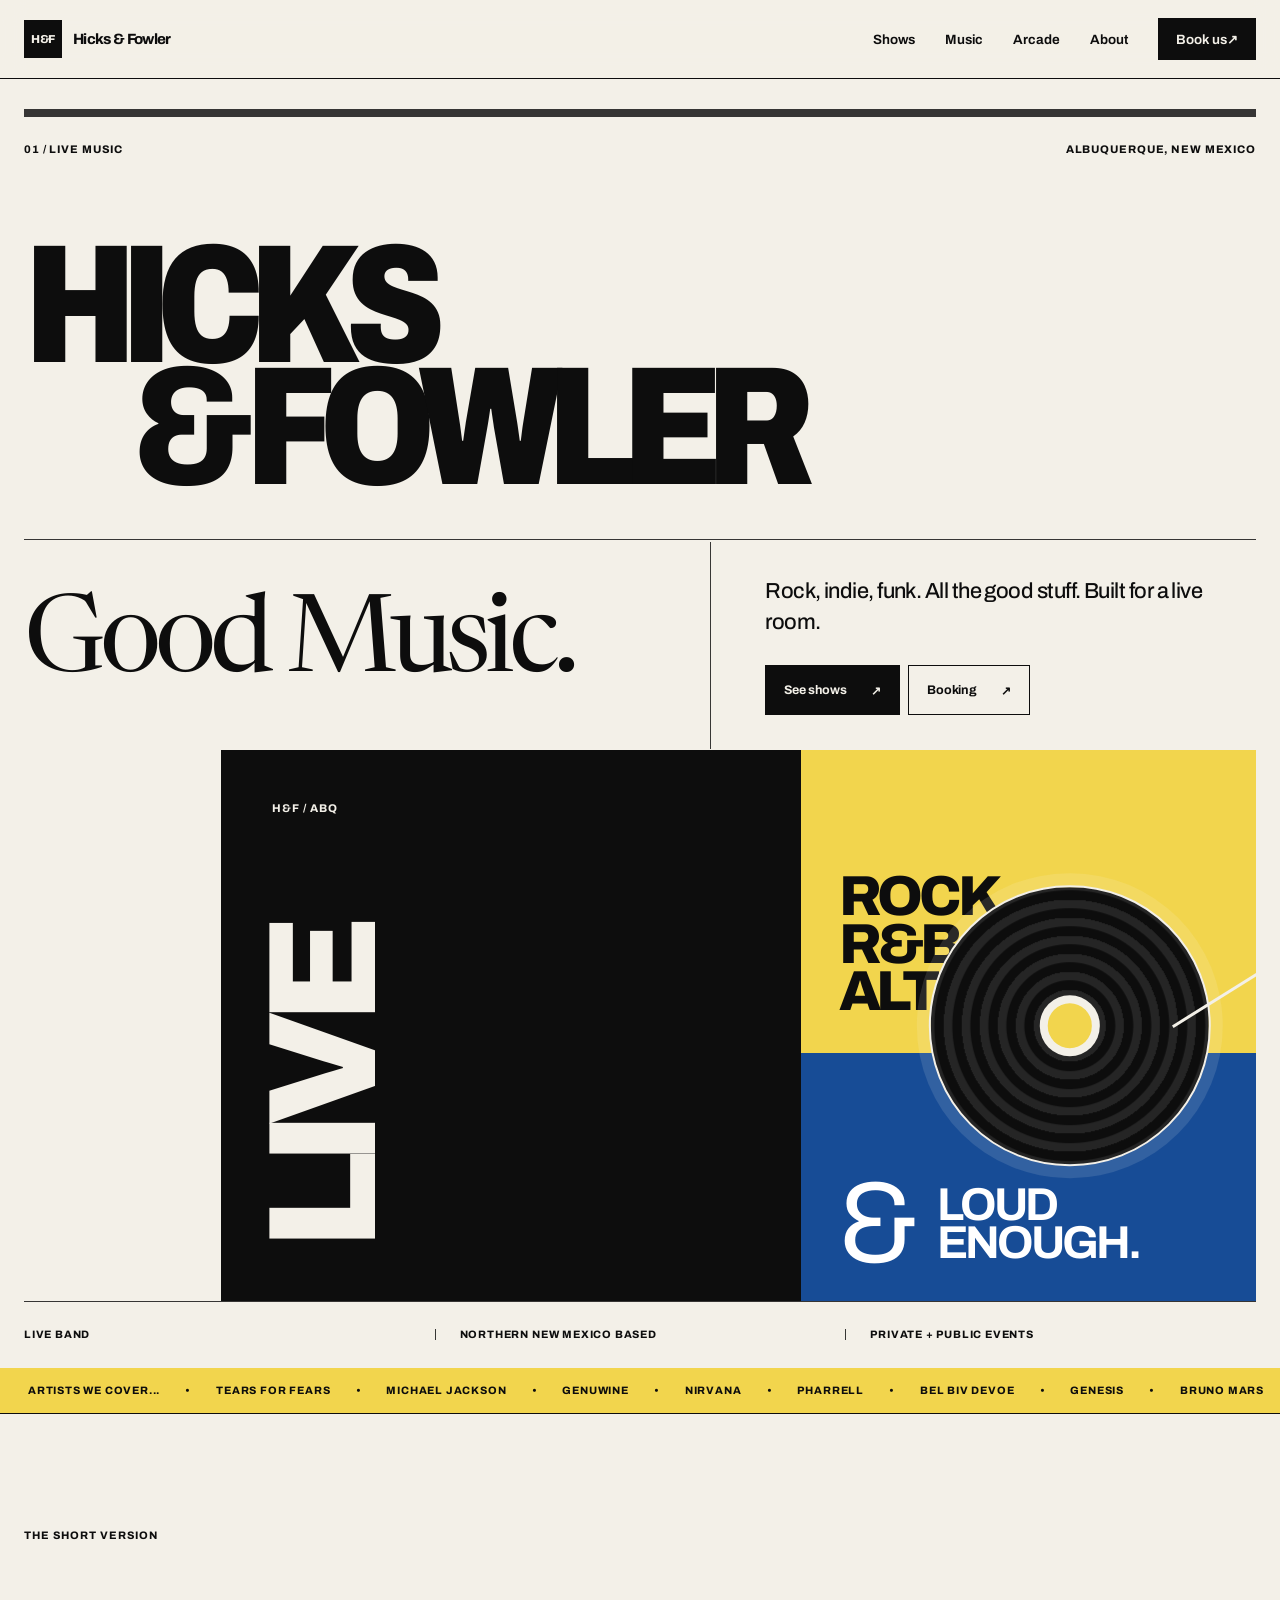
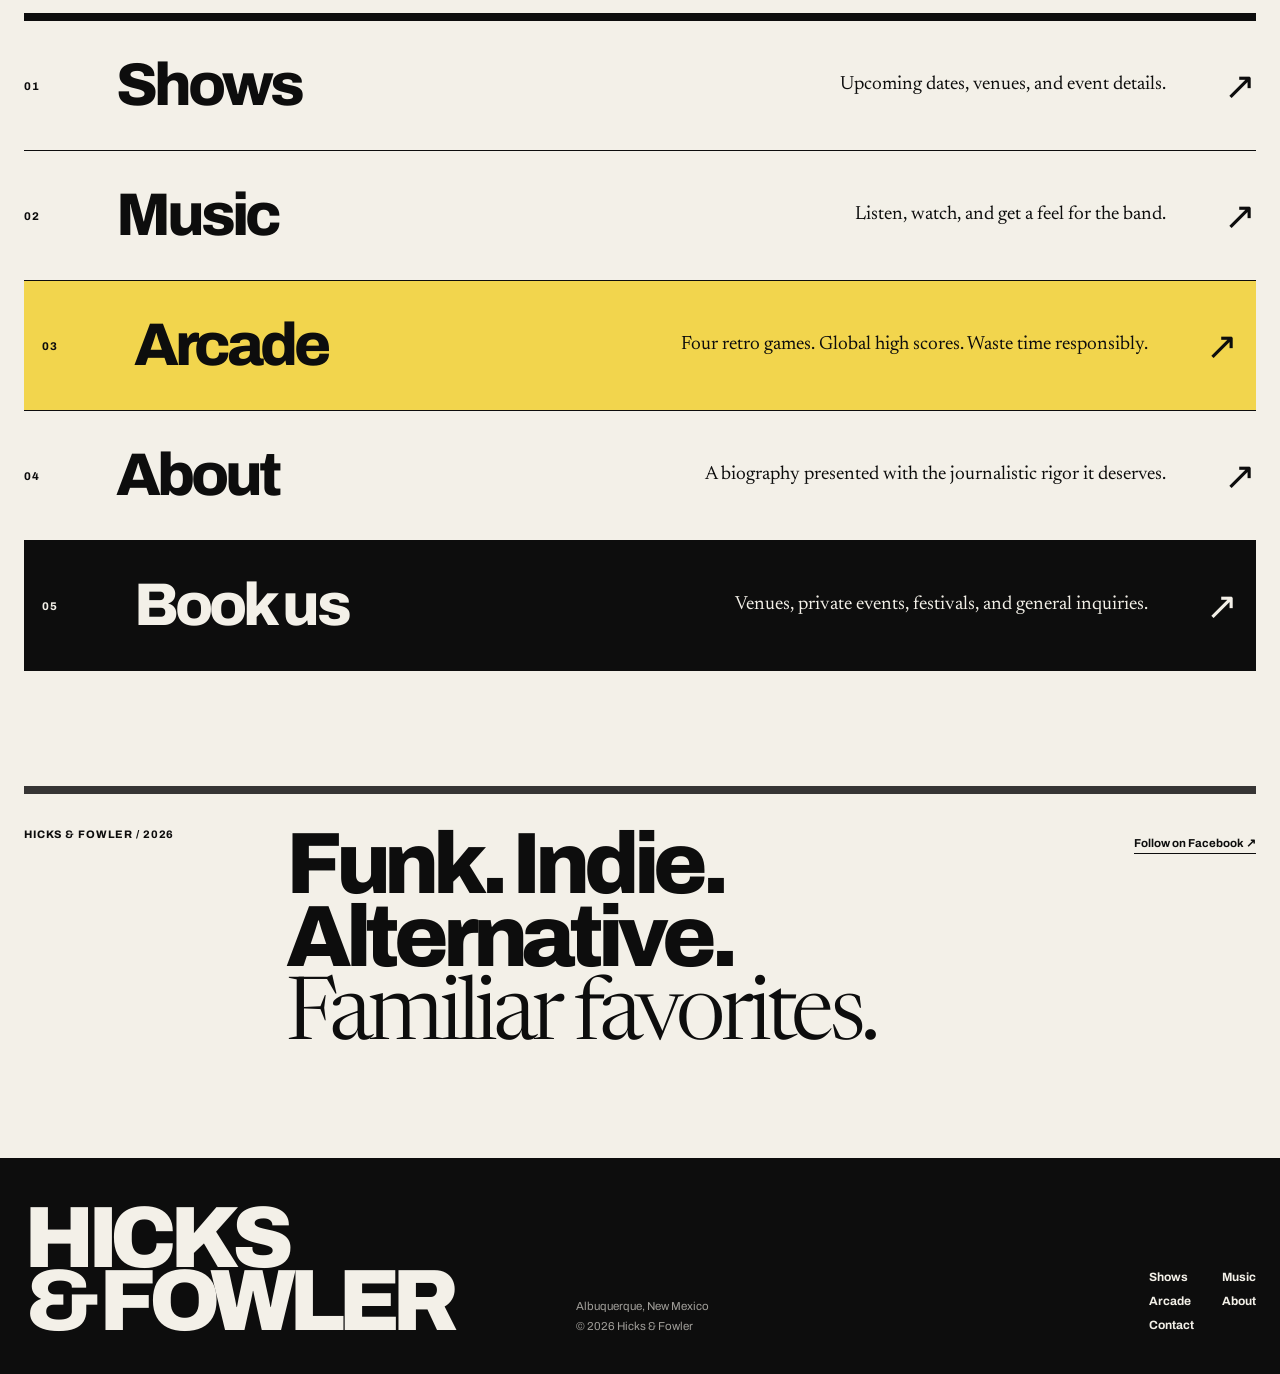
==== commit 2bc2b395: "refactor: index page clean up" ====
--- a/index.html
+++ b/index.html
@@ -204,11 +204,6 @@
         <div class="wrap editorial-frame">
           <div class="directory-head">
             <p class="directory-kicker">THE SHORT VERSION</p>
-            <h2 id="explore-title">
-              Everything worth<br /><span class="editorial-serif"
-                >clicking.</span
-              >
-            </h2>
           </div>
 
           <div class="directory-list">
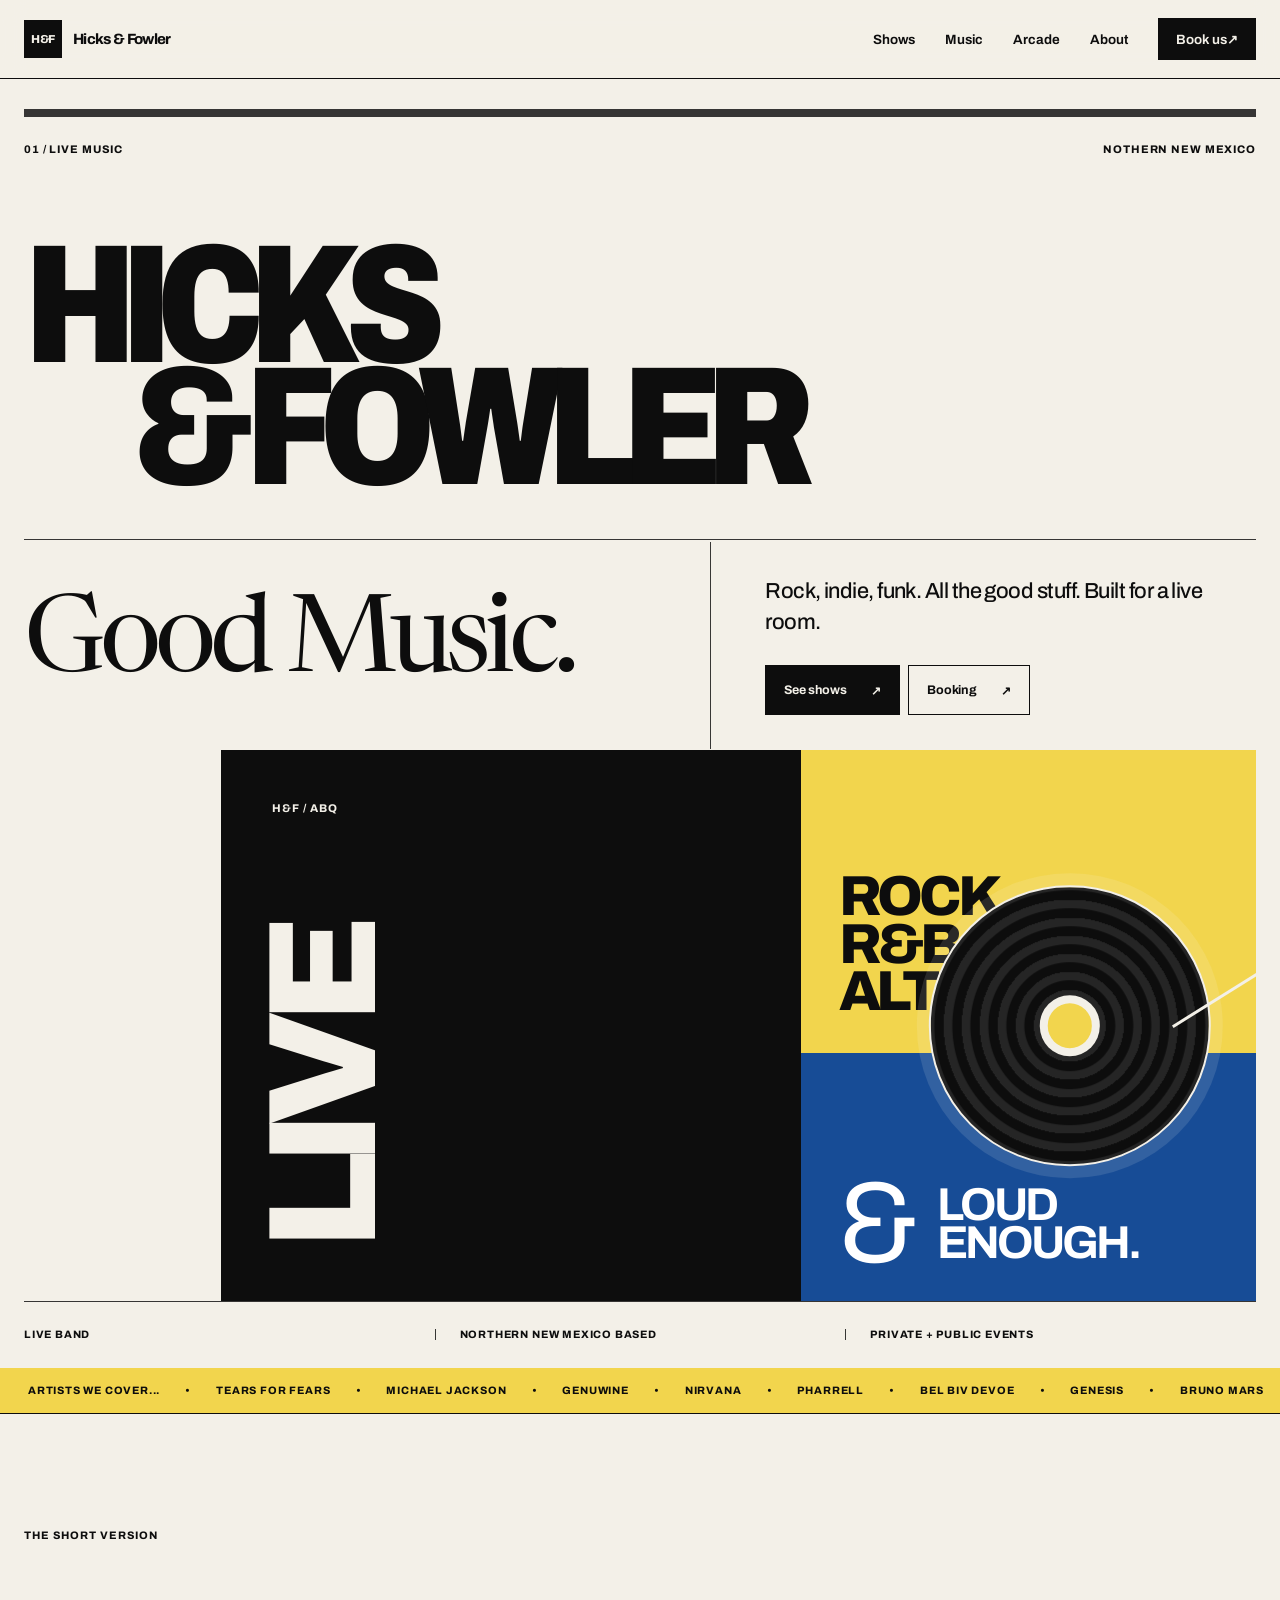
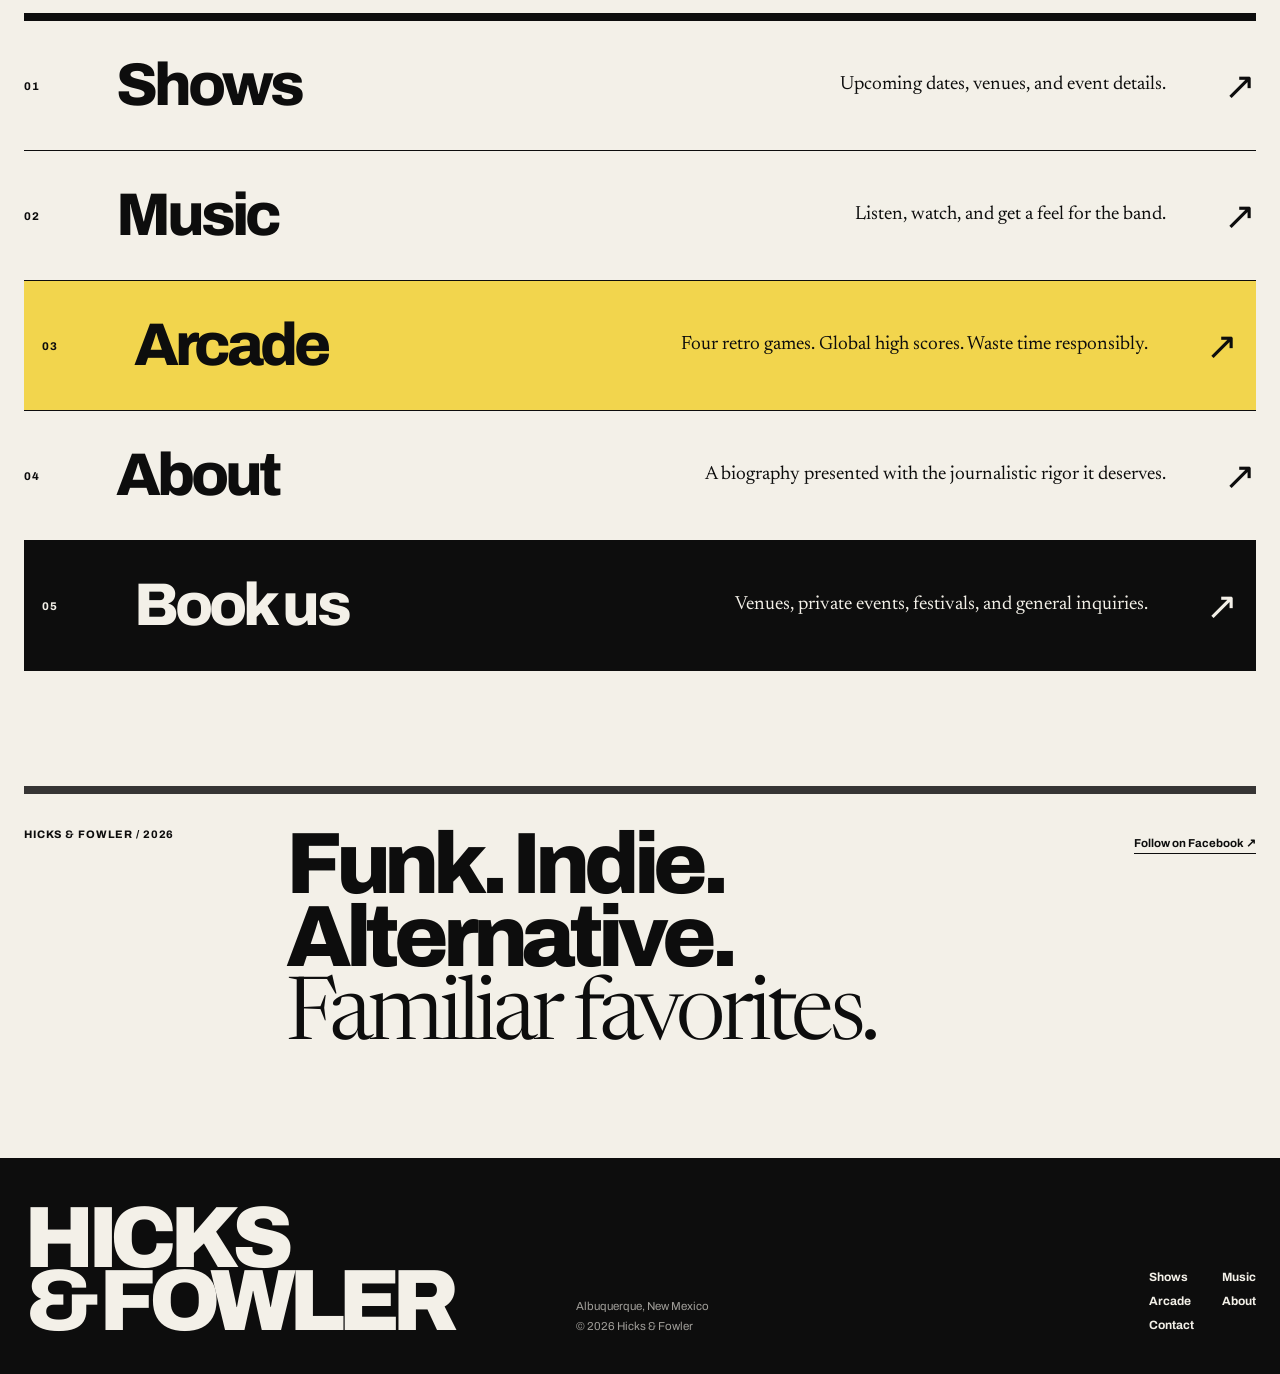
==== commit b8f1ce98: "refactor: remove ABQ" ====
--- a/index.html
+++ b/index.html
@@ -1,7 +1,7 @@
 <!doctype html>
 <html lang="en">
   <head>
-    <title>Hicks &amp; Fowler | Albuquerque Live Music</title>
+    <title>Hicks &amp; Fowler | Musicians. Professionally.</title>
     <meta
       name="description"
       content="Hicks & Fowler — live music from Albuquerque, New Mexico. Shows, music, band info, arcade games, and booking contact."
@@ -57,7 +57,7 @@
 
           <div class="editorial-meta">
             <span>01 / LIVE MUSIC</span>
-            <span>ALBUQUERQUE, NEW MEXICO</span>
+            <span>NOTHERN NEW MEXICO</span>
           </div>
 
           <div class="editorial-title-lockup">
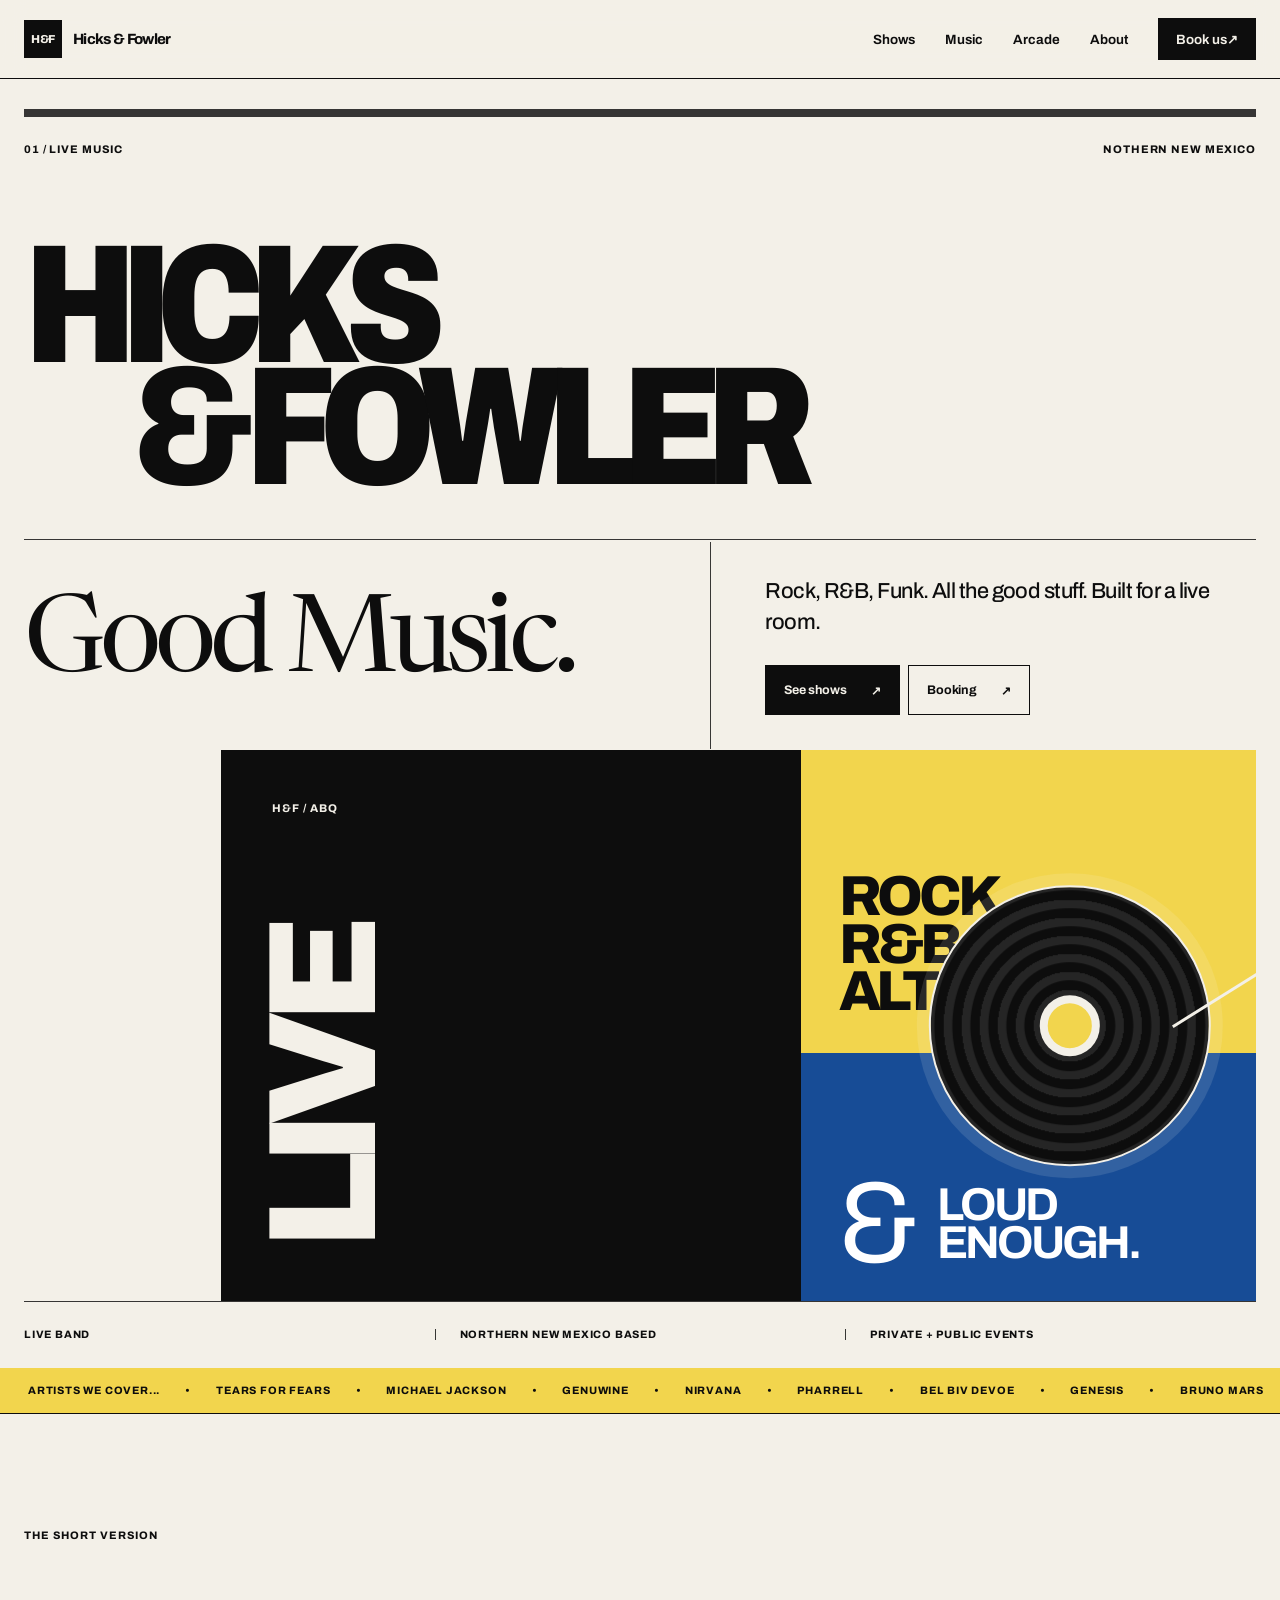
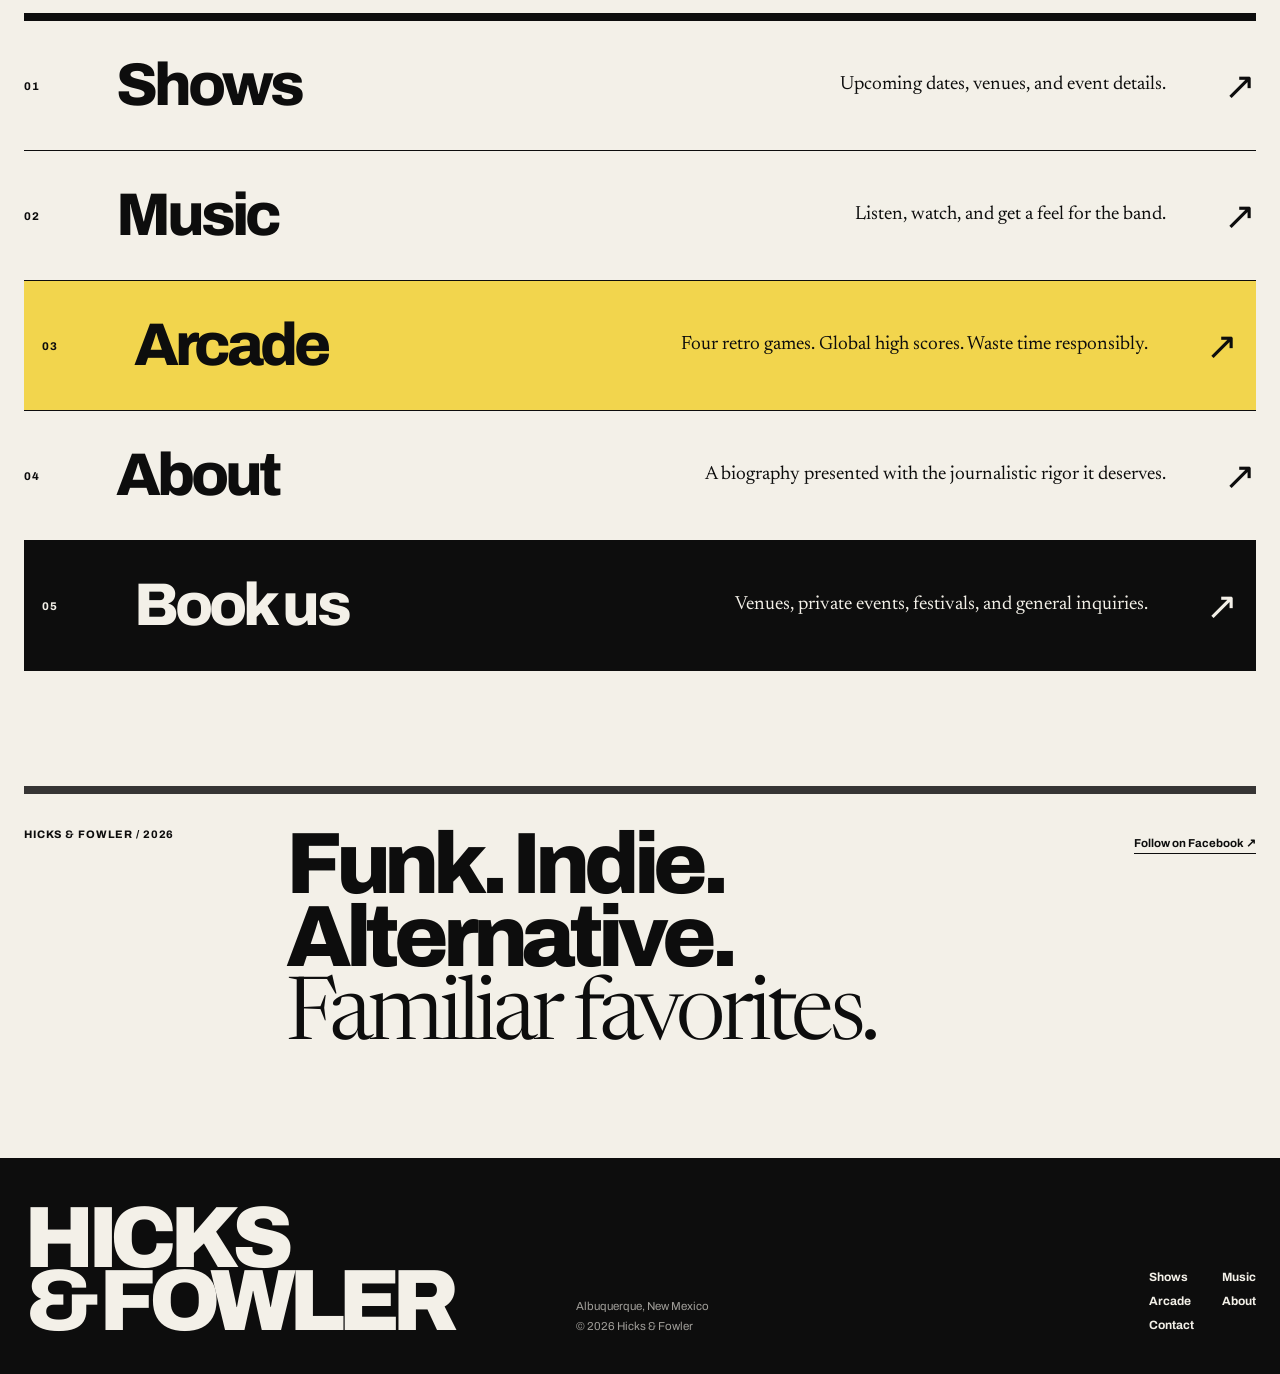
==== commit fe95b84c: "refactor: r and b" ====
--- a/index.html
+++ b/index.html
@@ -75,9 +75,7 @@
             </div>
 
             <div class="editorial-intro">
-              <p>
-                Rock, indie, funk. All the good stuff. Built for a live room.
-              </p>
+              <p>Rock, R&B, Funk. All the good stuff. Built for a live room.</p>
               <div class="editorial-actions">
                 <a
                   href="shows.html"
